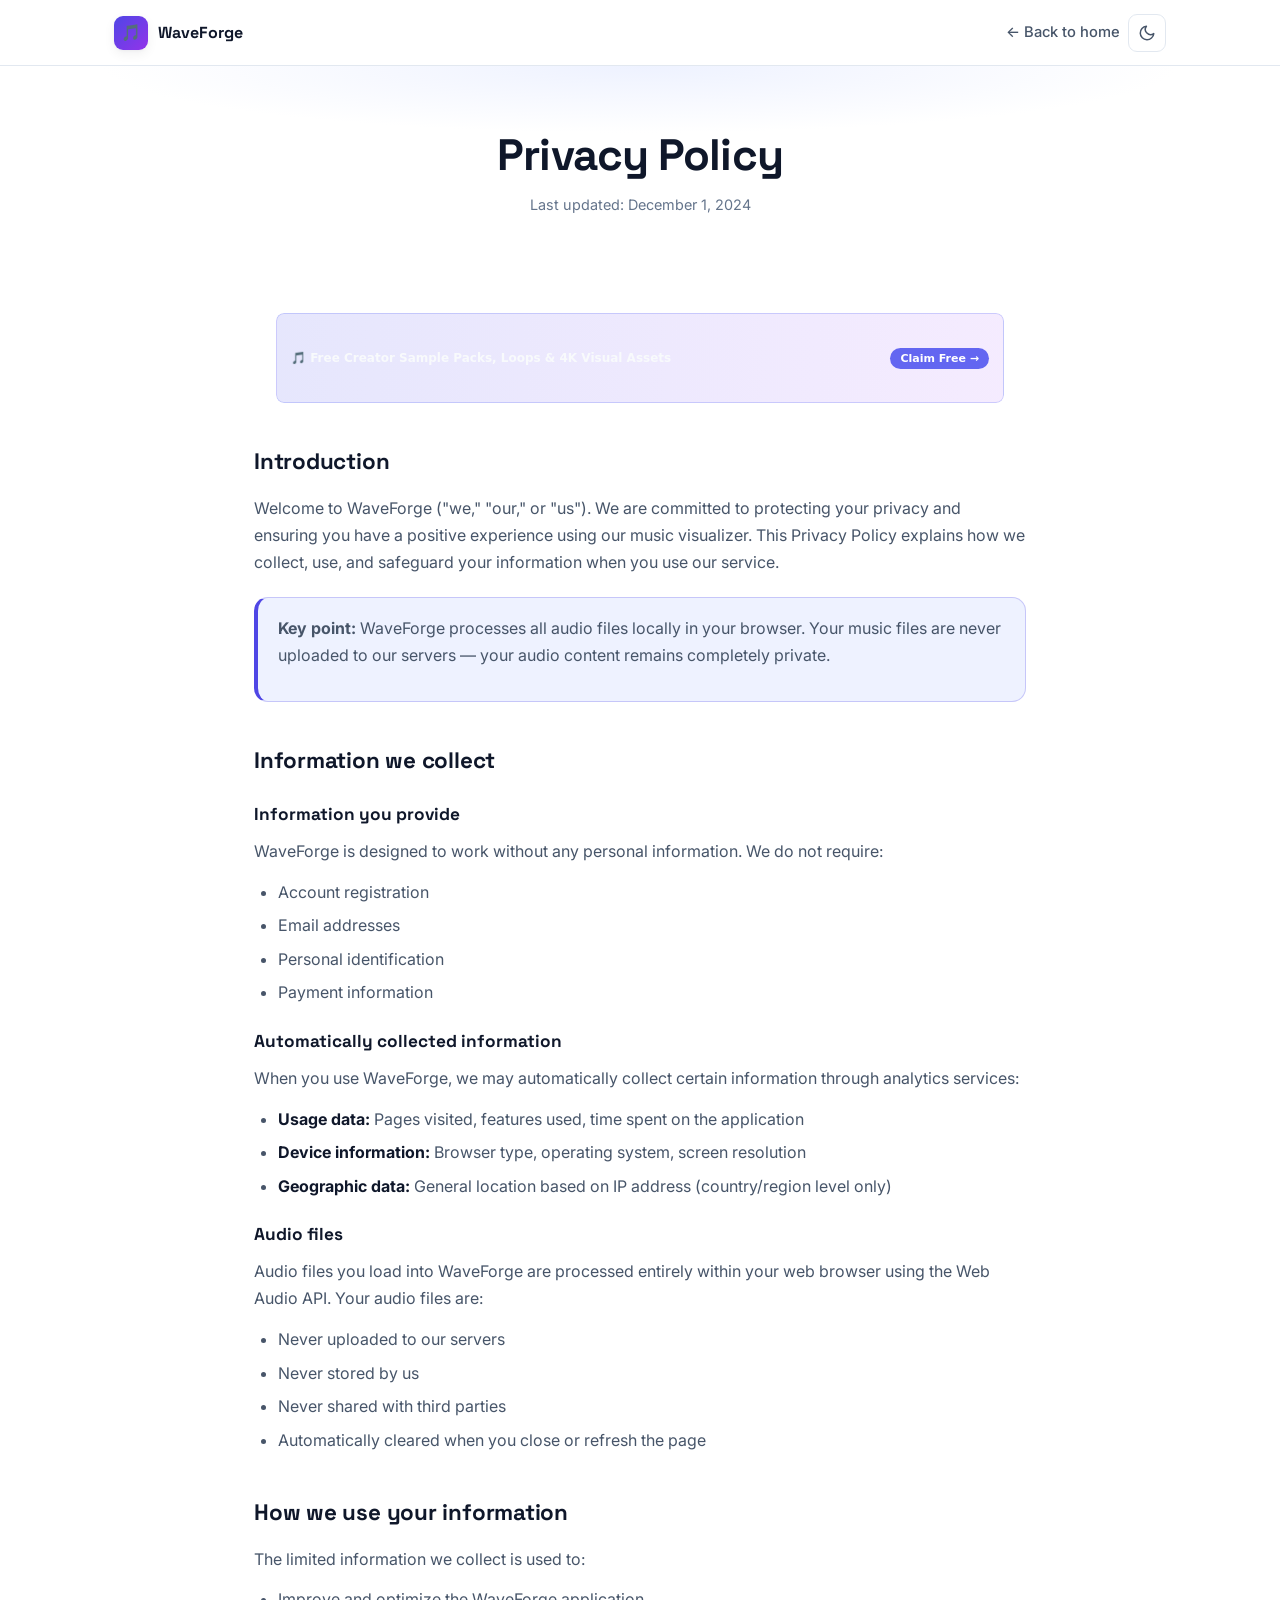
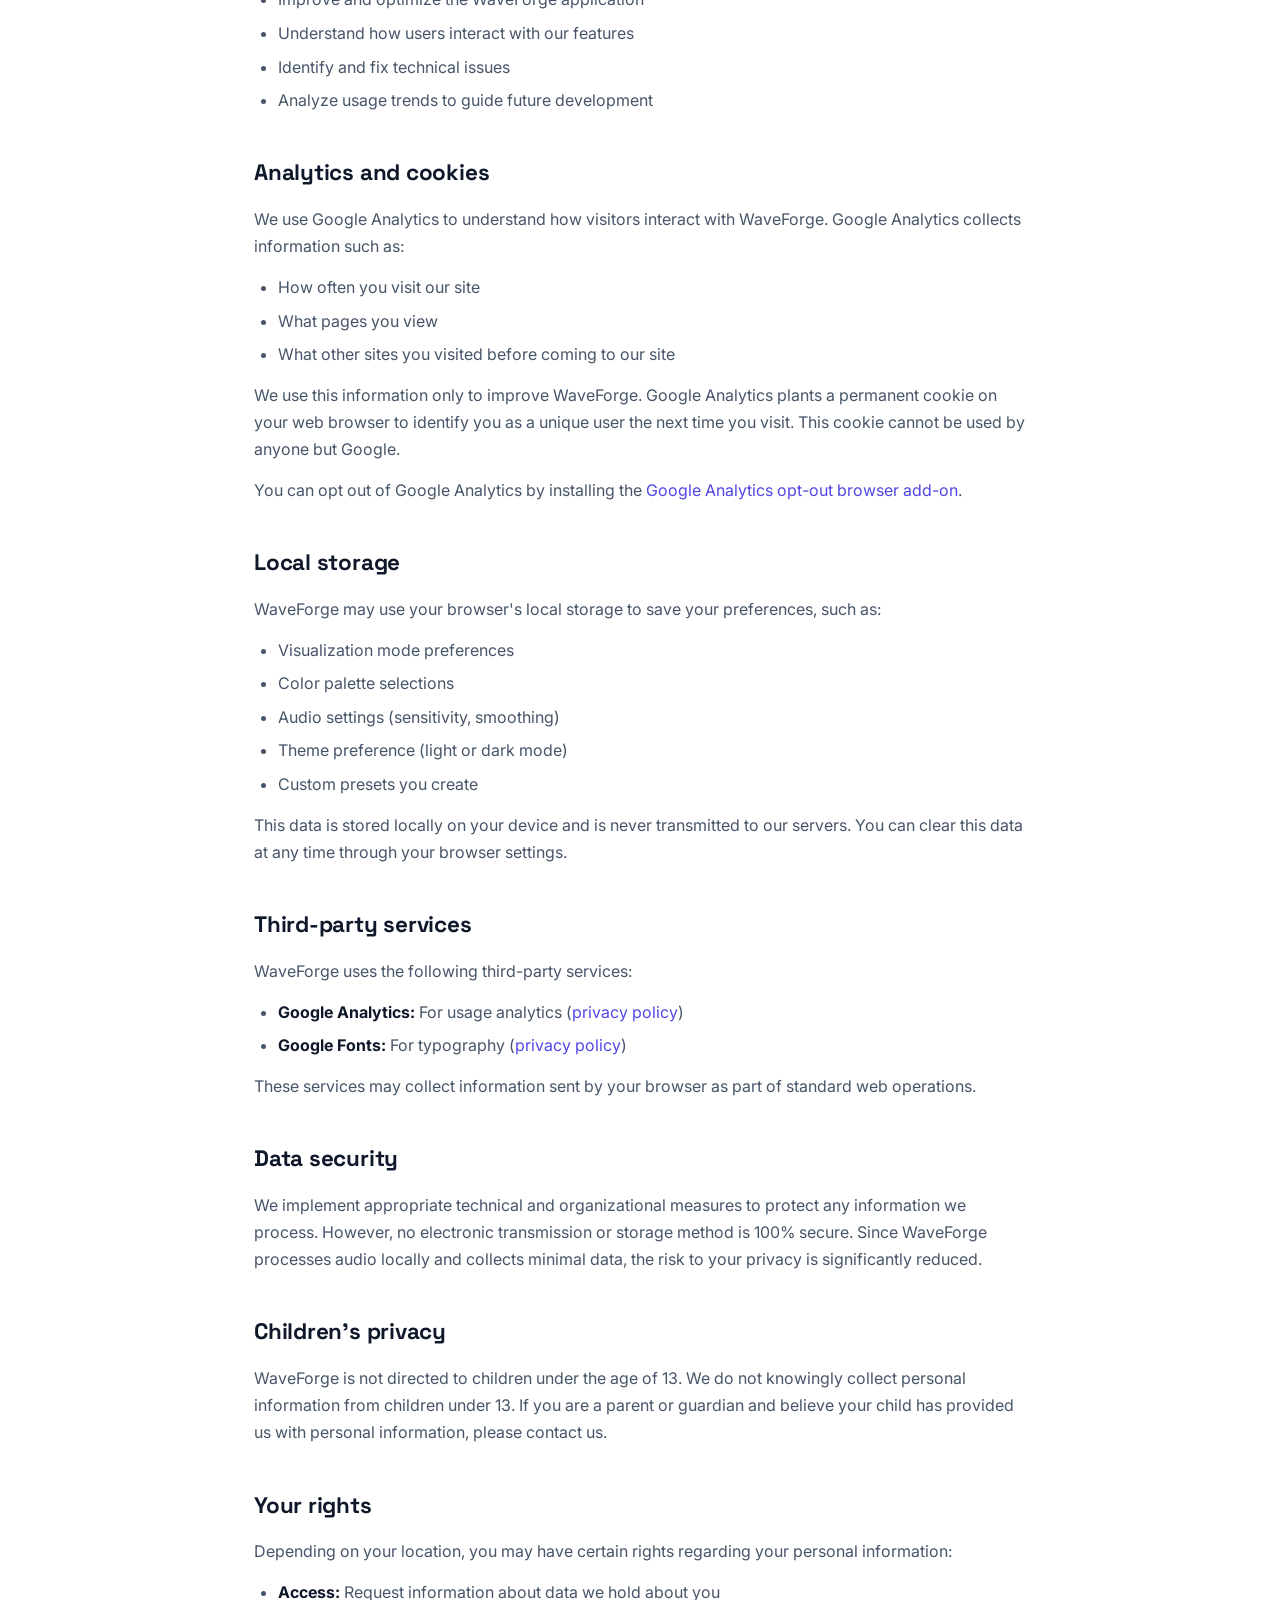
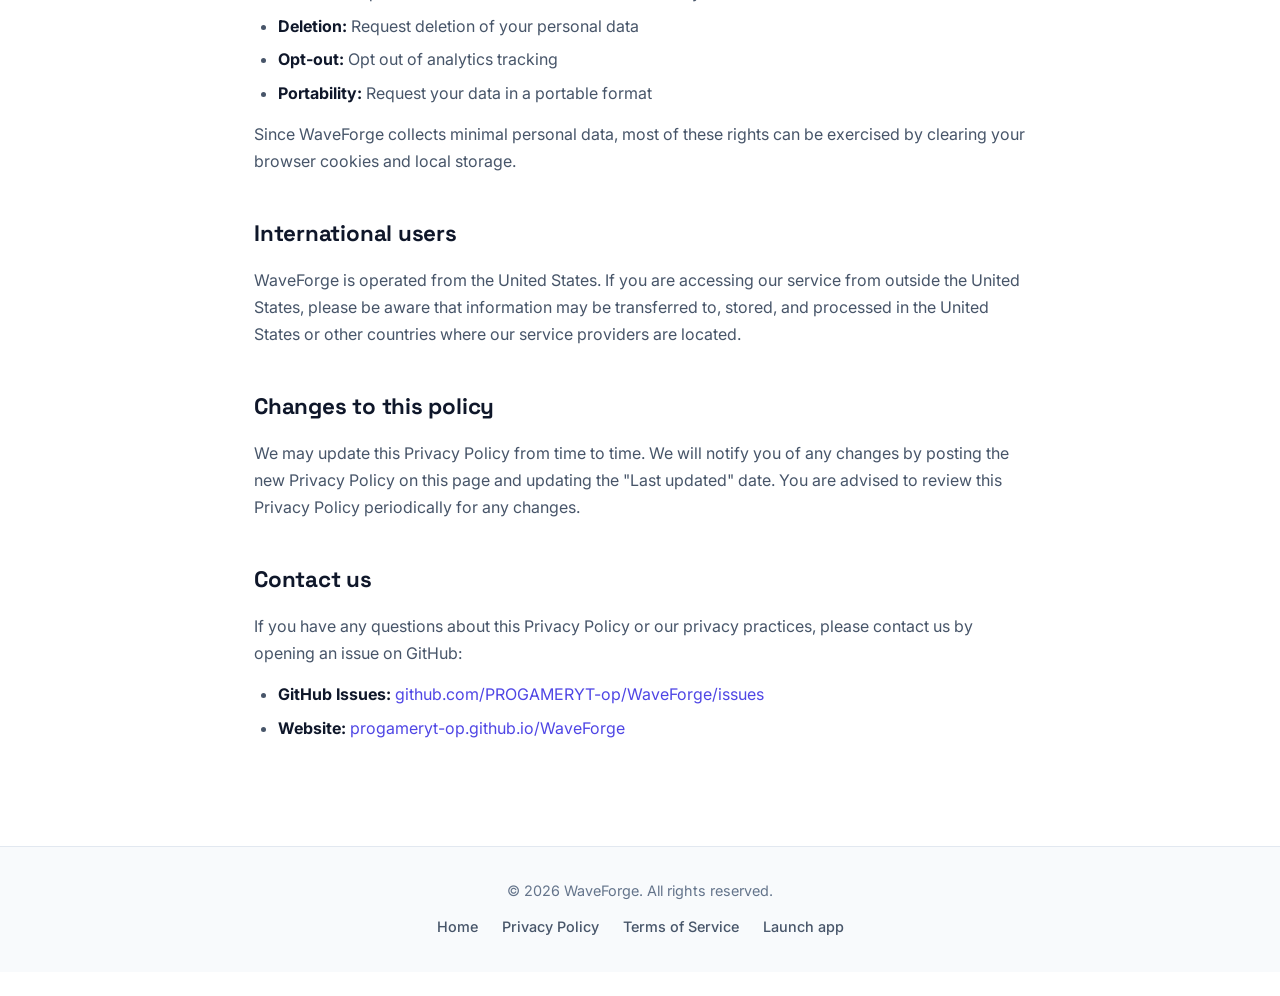
==== privacy.html @ e16961d1 "feat(v3.0): add 12 modes, 3-band EQ, 9:16 export, text overlays & smart Adsterra suite" ====
<!DOCTYPE html>
<html lang="en">
<head>
    <script>
        (function () {
            try {
                var stored = localStorage.getItem('wf-theme');
                var prefersDark = window.matchMedia && window.matchMedia('(prefers-color-scheme: dark)').matches;
                document.documentElement.setAttribute('data-theme', stored || (prefersDark ? 'dark' : 'light'));
            } catch (e) { document.documentElement.setAttribute('data-theme', 'light'); }
        })();
    </script>

    <!-- Google tag (gtag.js) -->
    <script async src="https://www.googletagmanager.com/gtag/js?id=G-DG4Q2KJ2JD"></script>
    <script>
        window.dataLayer = window.dataLayer || [];
        function gtag(){dataLayer.push(arguments);}
        gtag('js', new Date());
        gtag('config', 'G-DG4Q2KJ2JD');
    </script>

    <meta charset="UTF-8">
    <meta name="viewport" content="width=device-width, initial-scale=1.0">
    <meta name="color-scheme" content="light dark">

    <title>Privacy Policy — WaveForge</title>
    <meta name="description" content="WaveForge Privacy Policy. Learn how we protect your data and respect your privacy while using our free music visualizer.">
    <meta name="robots" content="index, follow">
    <link rel="canonical" href="https://progameryt-op.github.io/WaveForge/privacy.html">
    <meta name="theme-color" content="#ffffff" media="(prefers-color-scheme: light)">
    <meta name="theme-color" content="#0b1020" media="(prefers-color-scheme: dark)">

    <meta property="og:type" content="article">
    <meta property="og:url" content="https://progameryt-op.github.io/WaveForge/privacy.html">
    <meta property="og:title" content="Privacy Policy — WaveForge">
    <meta property="og:description" content="How WaveForge handles your data and protects your privacy.">
    <meta property="og:site_name" content="WaveForge">

    <link rel="icon" type="image/svg+xml" href="data:image/svg+xml,<svg xmlns='http://www.w3.org/2000/svg' viewBox='0 0 100 100'><text y='.9em' font-size='90'>🎵</text></svg>">

    <link rel="preconnect" href="https://fonts.googleapis.com">
    <link rel="preconnect" href="https://fonts.gstatic.com" crossorigin>
    <link href="https://fonts.googleapis.com/css2?family=Inter:wght@400;500;600;700&family=Space+Grotesk:wght@500;600;700&display=swap" rel="stylesheet">

    <link rel="stylesheet" href="assets/css/legal.css">

</head>
<body>
    <nav class="navbar" aria-label="Primary">
        <div class="nav-inner">
            <a href="index.html" class="logo">
                <span class="logo-mark">🎵</span>
                <span>WaveForge</span>
            </a>
            <div class="nav-actions">
                <a href="index.html" class="back-link">← Back to home</a>
                <button class="icon-btn theme-toggle" id="themeToggle" type="button" aria-label="Toggle color theme" title="Toggle theme">
                    <svg class="moon" viewBox="0 0 24 24" fill="none" stroke="currentColor" stroke-width="2" stroke-linecap="round" stroke-linejoin="round" aria-hidden="true"><path d="M21 12.79A9 9 0 1 1 11.21 3 7 7 0 0 0 21 12.79z"/></svg>
                    <svg class="sun" viewBox="0 0 24 24" fill="none" stroke="currentColor" stroke-width="2" stroke-linecap="round" stroke-linejoin="round" aria-hidden="true"><circle cx="12" cy="12" r="4"/><path d="M12 2v2M12 20v2M4.93 4.93l1.41 1.41M17.66 17.66l1.41 1.41M2 12h2M20 12h2M4.93 19.07l1.41-1.41M17.66 6.34l1.41-1.41"/></svg>
                </button>
            </div>
        </div>
    </nav>

    <header class="page-hero">
        <h1>Privacy Policy</h1>
        <p class="meta">Last updated: December 1, 2024</p>
    </header>

    <main>
        <!-- AD BANNER SLOT: Responsive Leaderboard / Mobile Compact -->
        <div class="ad-slot ad-banner" aria-label="Advertisement">
            <div data-wf-ad="responsive"></div>
        </div>

        <section class="section">
            <h2>Introduction</h2>
            <p>Welcome to WaveForge ("we," "our," or "us"). We are committed to protecting your privacy and ensuring you have a positive experience using our music visualizer. This Privacy Policy explains how we collect, use, and safeguard your information when you use our service.</p>
            <div class="callout"><p><strong>Key point:</strong> WaveForge processes all audio files locally in your browser. Your music files are never uploaded to our servers — your audio content remains completely private.</p></div>
        </section>

        <section class="section">
            <h2>Information we collect</h2>

            <h3>Information you provide</h3>
            <p>WaveForge is designed to work without any personal information. We do not require:</p>
            <ul>
                <li>Account registration</li>
                <li>Email addresses</li>
                <li>Personal identification</li>
                <li>Payment information</li>
            </ul>

            <h3>Automatically collected information</h3>
            <p>When you use WaveForge, we may automatically collect certain information through analytics services:</p>
            <ul>
                <li><strong>Usage data:</strong> Pages visited, features used, time spent on the application</li>
                <li><strong>Device information:</strong> Browser type, operating system, screen resolution</li>
                <li><strong>Geographic data:</strong> General location based on IP address (country/region level only)</li>
            </ul>

            <h3>Audio files</h3>
            <p>Audio files you load into WaveForge are processed entirely within your web browser using the Web Audio API. Your audio files are:</p>
            <ul>
                <li>Never uploaded to our servers</li>
                <li>Never stored by us</li>
                <li>Never shared with third parties</li>
                <li>Automatically cleared when you close or refresh the page</li>
            </ul>
        </section>

        <section class="section">
            <h2>How we use your information</h2>
            <p>The limited information we collect is used to:</p>
            <ul>
                <li>Improve and optimize the WaveForge application</li>
                <li>Understand how users interact with our features</li>
                <li>Identify and fix technical issues</li>
                <li>Analyze usage trends to guide future development</li>
            </ul>
        </section>

        <section class="section">
            <h2>Analytics and cookies</h2>
            <p>We use Google Analytics to understand how visitors interact with WaveForge. Google Analytics collects information such as:</p>
            <ul>
                <li>How often you visit our site</li>
                <li>What pages you view</li>
                <li>What other sites you visited before coming to our site</li>
            </ul>
            <p>We use this information only to improve WaveForge. Google Analytics plants a permanent cookie on your web browser to identify you as a unique user the next time you visit. This cookie cannot be used by anyone but Google.</p>
            <p>You can opt out of Google Analytics by installing the <a href="https://tools.google.com/dlpage/gaoptout" target="_blank" rel="noopener">Google Analytics opt-out browser add-on</a>.</p>
        </section>

        <section class="section">
            <h2>Local storage</h2>
            <p>WaveForge may use your browser's local storage to save your preferences, such as:</p>
            <ul>
                <li>Visualization mode preferences</li>
                <li>Color palette selections</li>
                <li>Audio settings (sensitivity, smoothing)</li>
                <li>Theme preference (light or dark mode)</li>
                <li>Custom presets you create</li>
            </ul>
            <p>This data is stored locally on your device and is never transmitted to our servers. You can clear this data at any time through your browser settings.</p>
        </section>

        <section class="section">
            <h2>Third-party services</h2>
            <p>WaveForge uses the following third-party services:</p>
            <ul>
                <li><strong>Google Analytics:</strong> For usage analytics (<a href="https://policies.google.com/privacy" target="_blank" rel="noopener">privacy policy</a>)</li>
                <li><strong>Google Fonts:</strong> For typography (<a href="https://policies.google.com/privacy" target="_blank" rel="noopener">privacy policy</a>)</li>
            </ul>
            <p>These services may collect information sent by your browser as part of standard web operations.</p>
        </section>

        <section class="section">
            <h2>Data security</h2>
            <p>We implement appropriate technical and organizational measures to protect any information we process. However, no electronic transmission or storage method is 100% secure. Since WaveForge processes audio locally and collects minimal data, the risk to your privacy is significantly reduced.</p>
        </section>

        <section class="section">
            <h2>Children's privacy</h2>
            <p>WaveForge is not directed to children under the age of 13. We do not knowingly collect personal information from children under 13. If you are a parent or guardian and believe your child has provided us with personal information, please contact us.</p>
        </section>

        <section class="section">
            <h2>Your rights</h2>
            <p>Depending on your location, you may have certain rights regarding your personal information:</p>
            <ul>
                <li><strong>Access:</strong> Request information about data we hold about you</li>
                <li><strong>Deletion:</strong> Request deletion of your personal data</li>
                <li><strong>Opt-out:</strong> Opt out of analytics tracking</li>
                <li><strong>Portability:</strong> Request your data in a portable format</li>
            </ul>
            <p>Since WaveForge collects minimal personal data, most of these rights can be exercised by clearing your browser cookies and local storage.</p>
        </section>

        <section class="section">
            <h2>International users</h2>
            <p>WaveForge is operated from the United States. If you are accessing our service from outside the United States, please be aware that information may be transferred to, stored, and processed in the United States or other countries where our service providers are located.</p>
        </section>

        <section class="section">
            <h2>Changes to this policy</h2>
            <p>We may update this Privacy Policy from time to time. We will notify you of any changes by posting the new Privacy Policy on this page and updating the "Last updated" date. You are advised to review this Privacy Policy periodically for any changes.</p>
        </section>

        <section class="section">
            <h2>Contact us</h2>
            <p>If you have any questions about this Privacy Policy or our privacy practices, please contact us by opening an issue on GitHub:</p>
            <ul>
                <li><strong>GitHub Issues:</strong> <a href="https://github.com/PROGAMERYT-op/WaveForge/issues" target="_blank" rel="noopener">github.com/PROGAMERYT-op/WaveForge/issues</a></li>
                <li><strong>Website:</strong> <a href="https://progameryt-op.github.io/WaveForge/">progameryt-op.github.io/WaveForge</a></li>
            </ul>
        </section>
    </main>

    <footer class="footer">
        <p>© <span id="year">2026</span> WaveForge. All rights reserved.</p>
        <div class="footer-links">
            <a href="index.html">Home</a>
            <a href="privacy.html">Privacy Policy</a>
            <a href="terms.html">Terms of Service</a>
            <a href="visualizer.html">Launch app</a>
        </div>
    </footer>

    <!-- Native Banner -->
    <div style="max-width:760px;margin:24px auto;padding:0 16px;">
        <script async="async" data-cfasync="false" src="https://bauval.org/21/7d5620353411eac086d1a38c87043739"></script>
        <div id="container-7d5620353411eac086d1a38c87043739"></div>
    </div>
    <script src="assets/js/ads.js"></script>
    <script src="assets/js/legal.js"></script>
    <script>if(window.WaveForgeAds)window.WaveForgeAds.injectSocialBar(2500);</script>
</body>
</html>
---- assets/css/legal.css ----
:root {
            --bg:#ffffff; --bg-alt:#f8fafc; --surface:#ffffff; --surface-2:#f1f5f9;
            --border:#e2e8f0; --border-strong:#cbd5e1;
            --text:#0f172a; --text-muted:#475569; --text-subtle:#64748b;
            --accent:#4f46e5; --accent-hover:#4338ca; --accent-soft:#eef2ff; --accent-2:#9333ea;
            --warning-soft:#fef3c7; --warning:#d97706;
            --danger-soft:#fee2e2; --danger:#dc2626;
            --shadow-sm:0 1px 2px rgba(15,23,42,.04);
            --shadow:0 4px 12px rgba(15,23,42,.06),0 1px 3px rgba(15,23,42,.04);
            --gradient:linear-gradient(135deg,#4f46e5 0%,#9333ea 100%);
            --radius:14px;
            --radius-sm:10px;
            --font:'Inter',-apple-system,BlinkMacSystemFont,'Segoe UI',sans-serif;
            --font-display:'Space Grotesk','Inter',sans-serif;
            --transition:0.2s cubic-bezier(.4,0,.2,1);
        }
        [data-theme="dark"] {
            --bg:#0b1020; --bg-alt:#0f172a; --surface:#111827; --surface-2:#1e293b;
            --border:#1f2937; --border-strong:#334155;
            --text:#f8fafc; --text-muted:#cbd5e1; --text-subtle:#94a3b8;
            --accent:#818cf8; --accent-hover:#a5b4fc; --accent-soft:rgba(129,140,248,.12); --accent-2:#c084fc;
            --warning-soft:rgba(217,119,6,.15); --warning:#fbbf24;
            --danger-soft:rgba(220,38,38,.15); --danger:#f87171;
            --shadow-sm:0 1px 2px rgba(0,0,0,.3);
            --shadow:0 4px 12px rgba(0,0,0,.35),0 1px 3px rgba(0,0,0,.2);
            --gradient:linear-gradient(135deg,#818cf8 0%,#c084fc 100%);
        }
        * { margin:0; padding:0; box-sizing:border-box; }
        html { scroll-behavior:smooth; }
        body {
            font-family:var(--font);
            background:var(--bg);
            color:var(--text);
            line-height:1.7;
            -webkit-font-smoothing:antialiased;
            transition:background-color var(--transition),color var(--transition);
        }
        a { color:var(--accent); text-decoration:none; }
        a:hover { color:var(--accent-hover); text-decoration:underline; }

        .navbar {
            position:sticky; top:0; z-index:100;
            background:color-mix(in srgb,var(--bg) 88%,transparent);
            -webkit-backdrop-filter:saturate(180%) blur(14px);
            backdrop-filter:saturate(180%) blur(14px);
            border-bottom:1px solid var(--border);
        }
        .nav-inner {
            max-width:1100px; margin:0 auto;
            padding:0.85rem 1.5rem;
            display:flex; justify-content:space-between; align-items:center;
            gap:1rem;
        }
        .logo {
            display:flex; align-items:center; gap:0.6rem;
            font-weight:700; font-family:var(--font-display);
            color:var(--text); text-decoration:none;
        }
        .logo:hover { text-decoration:none; }
        .logo-mark {
            width:34px; height:34px; border-radius:9px;
            background:var(--gradient); color:#fff;
            display:grid; place-items:center; font-size:1rem;
            box-shadow:var(--shadow);
        }
        .nav-actions { display:flex; align-items:center; gap:0.5rem; }
        .icon-btn {
            width:38px; height:38px; border-radius:9px;
            border:1px solid var(--border); background:var(--surface);
            color:var(--text-muted); cursor:pointer;
            display:grid; place-items:center;
            transition:all var(--transition);
        }
        .icon-btn:hover { color:var(--text); background:var(--surface-2); border-color:var(--border-strong); }
        .icon-btn svg { width:18px; height:18px; }
        .theme-toggle .sun { display:none; }
        .theme-toggle .moon { display:block; }
        [data-theme="dark"] .theme-toggle .sun { display:block; }
        [data-theme="dark"] .theme-toggle .moon { display:none; }
        .back-link {
            color:var(--text-muted);
            font-size:0.92rem;
            font-weight:500;
            text-decoration:none;
            display:inline-flex; align-items:center; gap:0.4rem;
        }
        .back-link:hover { color:var(--text); text-decoration:none; }

        .page-hero {
            text-align:center;
            padding:4rem 1.5rem 2.5rem;
            background:radial-gradient(ellipse 60% 50% at 50% 0%,var(--accent-soft) 0%,transparent 70%);
        }
        .page-hero h1 {
            font-family:var(--font-display);
            font-size:clamp(2rem,4vw,2.75rem);
            line-height:1.15;
            letter-spacing:-0.02em;
            margin-bottom:0.75rem;
        }
        .page-hero .meta {
            color:var(--text-subtle);
            font-size:0.9rem;
        }

        main {
            max-width:780px;
            margin:0 auto;
            padding:2rem 1.5rem 4rem;
        }
        .section {
            margin-bottom:2.5rem;
        }
        .section h2 {
            font-family:var(--font-display);
            font-size:1.4rem;
            margin-bottom:0.85rem;
            color:var(--text);
            letter-spacing:-0.01em;
        }
        .section h3 {
            font-family:var(--font-display);
            font-size:1.08rem;
            margin:1.25rem 0 0.55rem;
            color:var(--text);
        }
        .section p {
            color:var(--text-muted);
            margin-bottom:0.85rem;
        }
        .section ul {
            color:var(--text-muted);
            padding-left:1.5rem;
            margin-bottom:0.85rem;
        }
        .section ul li { margin-bottom:0.4rem; }
        .section ul li strong { color:var(--text); }

        .callout {
            background:var(--accent-soft);
            border:1px solid color-mix(in srgb,var(--accent) 25%,transparent);
            border-left:4px solid var(--accent);
            border-radius:var(--radius);
            padding:1.1rem 1.25rem;
            margin:1.25rem 0;
        }
        .callout p { color:var(--text); margin:0; }

        .footer {
            border-top:1px solid var(--border);
            background:var(--bg-alt);
            padding:2rem 1.5rem;
            text-align:center;
            color:var(--text-subtle);
            font-size:0.9rem;
        }
        .footer-links {
            display:flex; gap:1.5rem;
            justify-content:center;
            margin-top:0.75rem;
            flex-wrap:wrap;
        }
        .footer-links a {
            color:var(--text-muted);
            text-decoration:none;
            font-weight:500;
        }
        .footer-links a:hover { color:var(--accent); text-decoration:none; }

        @media (max-width:560px) {
            .page-hero h1 { font-size:1.75rem; }
            .section h2 { font-size:1.2rem; }
        }

        /* ---------- Ad slots ---------- */
        .ad-slot {
            display:flex;
            align-items:center;
            justify-content:center;
            margin:0 auto;
        }
        .ad-banner {
            max-width:760px;
            padding:8px;
            margin:1rem auto 2rem;
        }

        /* ---------- terms.html extras ---------- */
        main { max-width:820px; margin:0 auto; padding:2rem 1.5rem 4rem; }
        .acceptance {
            padding:1.25rem 1.5rem;
            margin-bottom:1.5rem;
            background:var(--accent-soft);
            border:1px solid color-mix(in srgb,var(--accent) 25%,transparent);
            border-left:4px solid var(--accent);
            border-radius:var(--radius);
        }
        .acceptance p { color:var(--text); }
        .intro { color:var(--text-muted); margin-bottom:2rem; }
        .toc {
            background:var(--surface);
            border:1px solid var(--border);
            border-radius:var(--radius);
            padding:1.5rem;
            margin-bottom:2.5rem;
        }
        .toc h3 {
            font-size:0.78rem;
            text-transform:uppercase;
            letter-spacing:0.08em;
            margin-bottom:1rem;
            font-weight:600;
            color:var(--text-muted);
        }
        .toc ol {
            columns:2;
            column-gap:1.5rem;
            padding-left:1.25rem;
        }
        .toc ol li { margin-bottom:0.4rem; break-inside:avoid; }
        .toc ol li a { color:var(--text-muted); font-size:0.93rem; text-decoration:none; }
        .toc ol li a:hover { color:var(--accent); }
        @media (max-width:640px) { .toc ol { columns:1; } }
        .section { margin-bottom:2.5rem; scroll-margin-top:80px; }
        .section h2 { display:flex; align-items:center; gap:0.75rem; }
        .section .num {
            display:inline-grid;
            place-items:center;
            width:28px;
            height:28px;
            border-radius:8px;
            background:var(--gradient);
            color:#fff;
            font-size:0.85rem;
            font-weight:700;
            flex-shrink:0;
        }
        .section p { color:var(--text-muted); margin-bottom:0.85rem; }
        .section ul, .section ol { color:var(--text-muted); padding-left:1.5rem; margin-bottom:0.85rem; }
        .section li { margin-bottom:0.4rem; }
        .section li strong { color:var(--text); }
        .callout.warning { background:var(--warning-soft); border-left-color:var(--warning); }
        .callout.danger  { background:var(--danger-soft);  border-left-color:var(--danger);  }
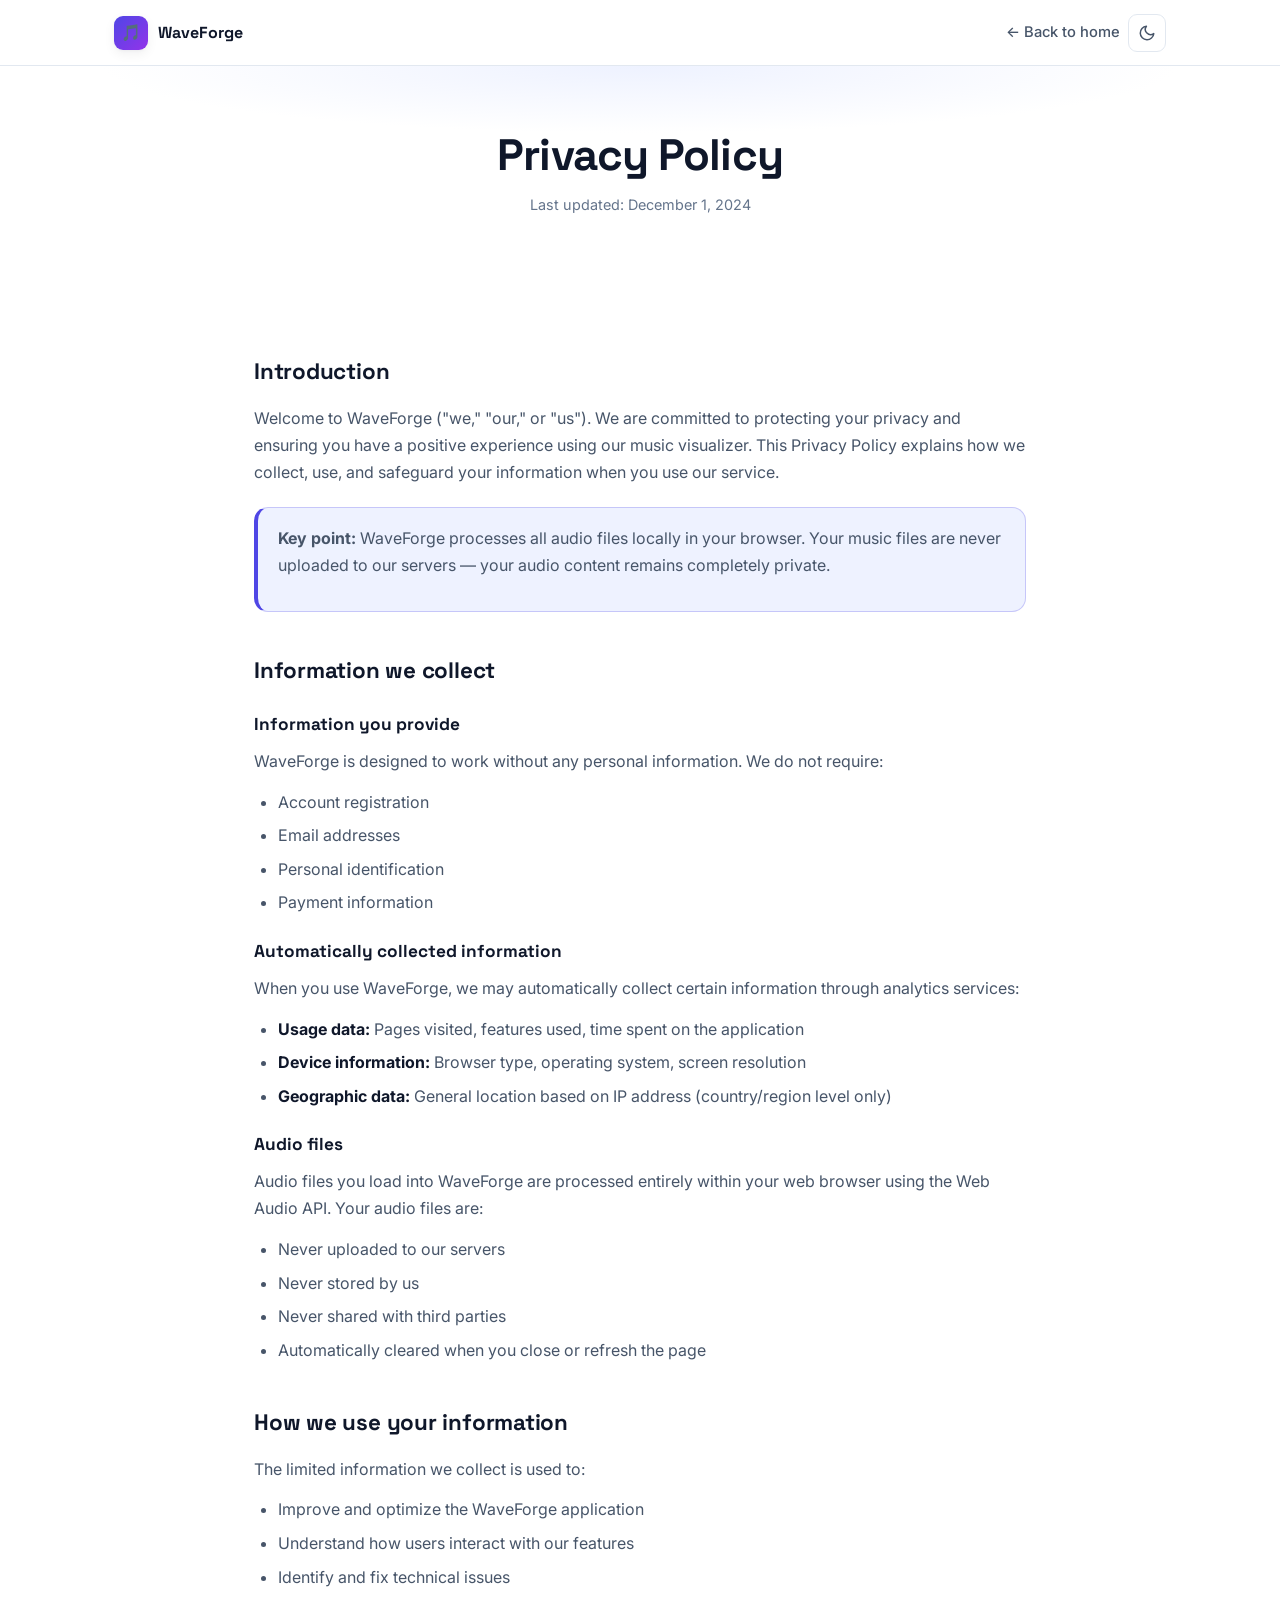
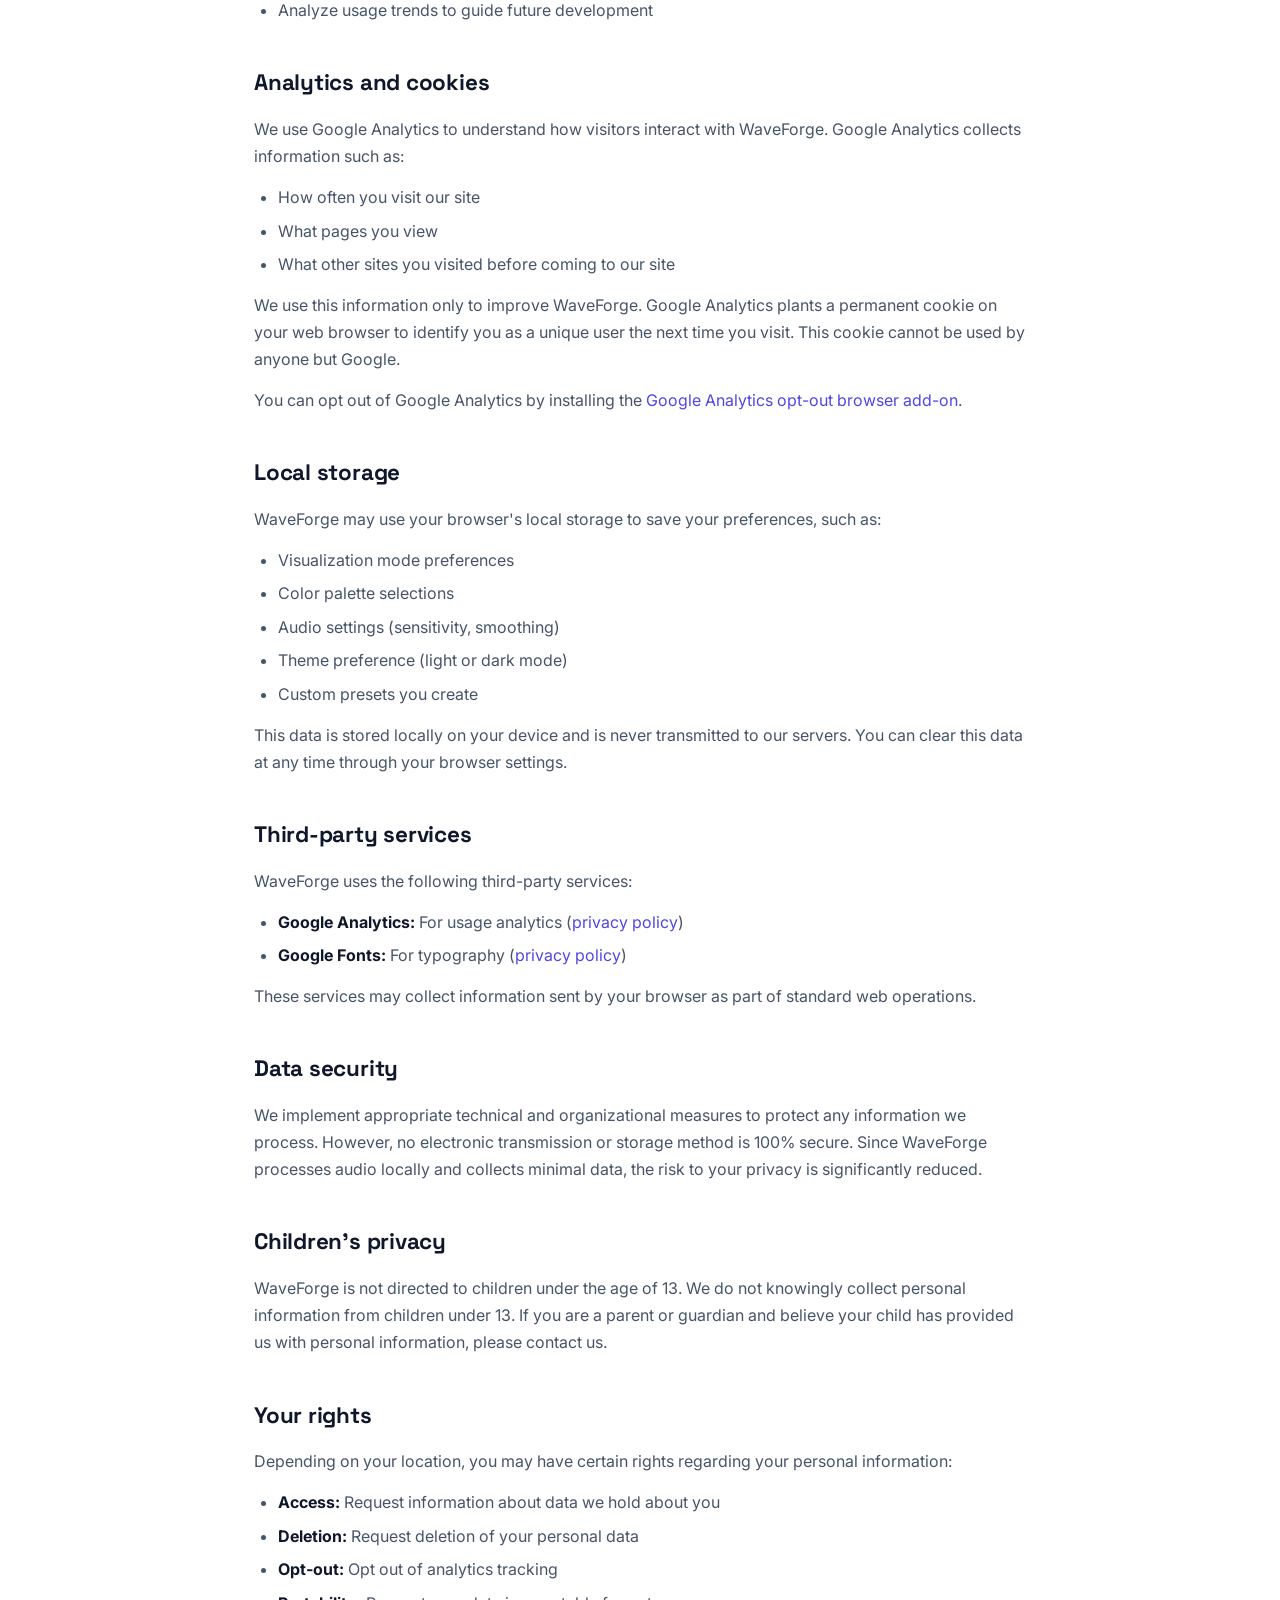
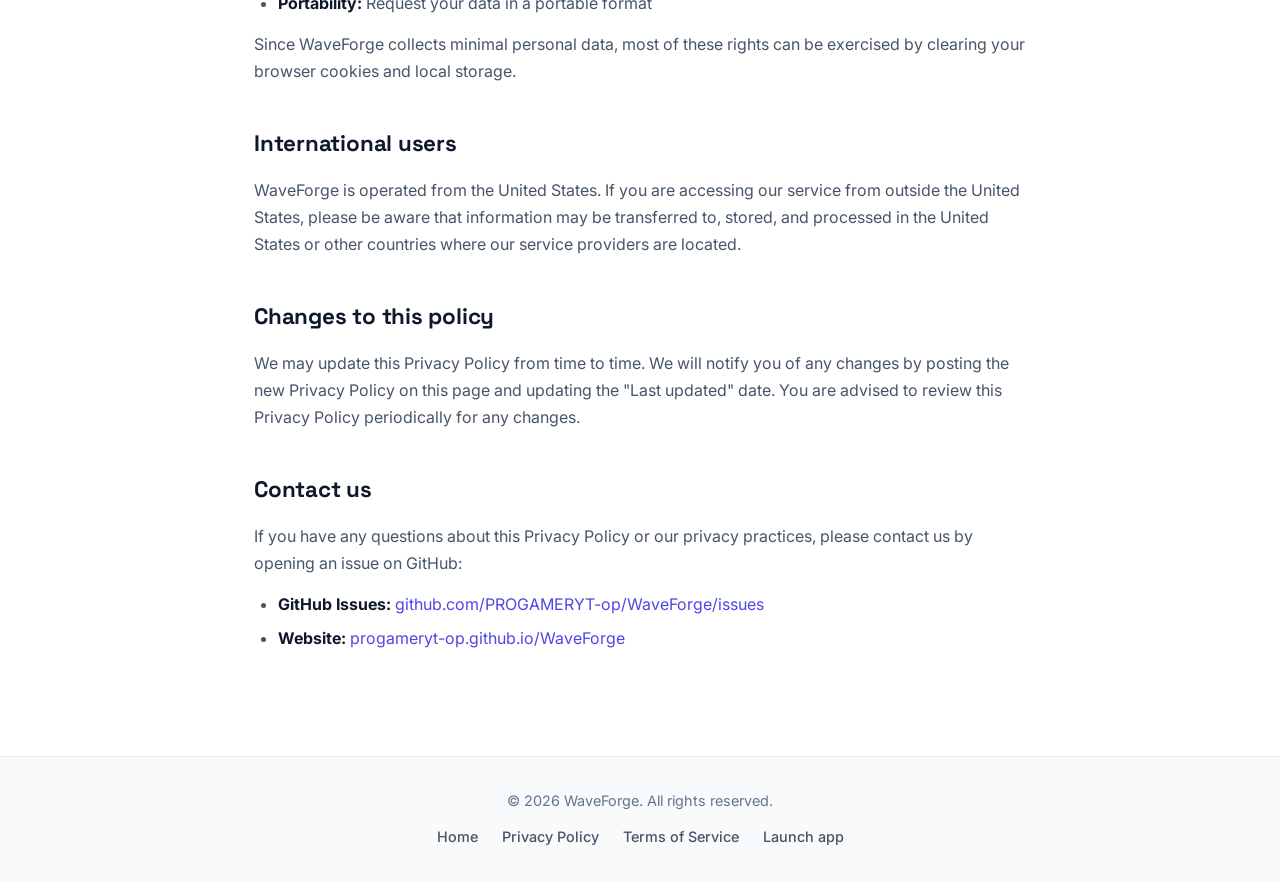
==== commit 903c7602: "feat(v7.0): add Hardtekk/Phonk templates, AirPods volume intro, liquid plasma ring & 8s ad-unlock do" ====
--- a/privacy.html
+++ b/privacy.html
@@ -69,9 +69,18 @@
     </header>
 
     <main>
-        <!-- AD BANNER SLOT: Responsive Leaderboard / Mobile Compact -->
+        <!-- AD BANNER SLOT: leaderboard 728×90 -->
         <div class="ad-slot ad-banner" aria-label="Advertisement">
-            <div data-wf-ad="responsive"></div>
+            <script>
+                atOptions = {
+                    'key' : '6e949de951c462540634a8f7fc05c2a0',
+                    'format' : 'iframe',
+                    'height' : 90,
+                    'width' : 728,
+                    'params' : {}
+                };
+            </script>
+            <script src="https://constellationexclusion.com/6e949de951c462540634a8f7fc05c2a0/invoke.js"></script>
         </div>
 
         <section class="section">
@@ -208,13 +217,6 @@
         </div>
     </footer>
 
-    <!-- Native Banner -->
-    <div style="max-width:760px;margin:24px auto;padding:0 16px;">
-        <script async="async" data-cfasync="false" src="https://bauval.org/21/7d5620353411eac086d1a38c87043739"></script>
-        <div id="container-7d5620353411eac086d1a38c87043739"></div>
-    </div>
-    <script src="assets/js/ads.js"></script>
     <script src="assets/js/legal.js"></script>
-    <script>if(window.WaveForgeAds)window.WaveForgeAds.injectSocialBar(2500);</script>
 </body>
 </html>
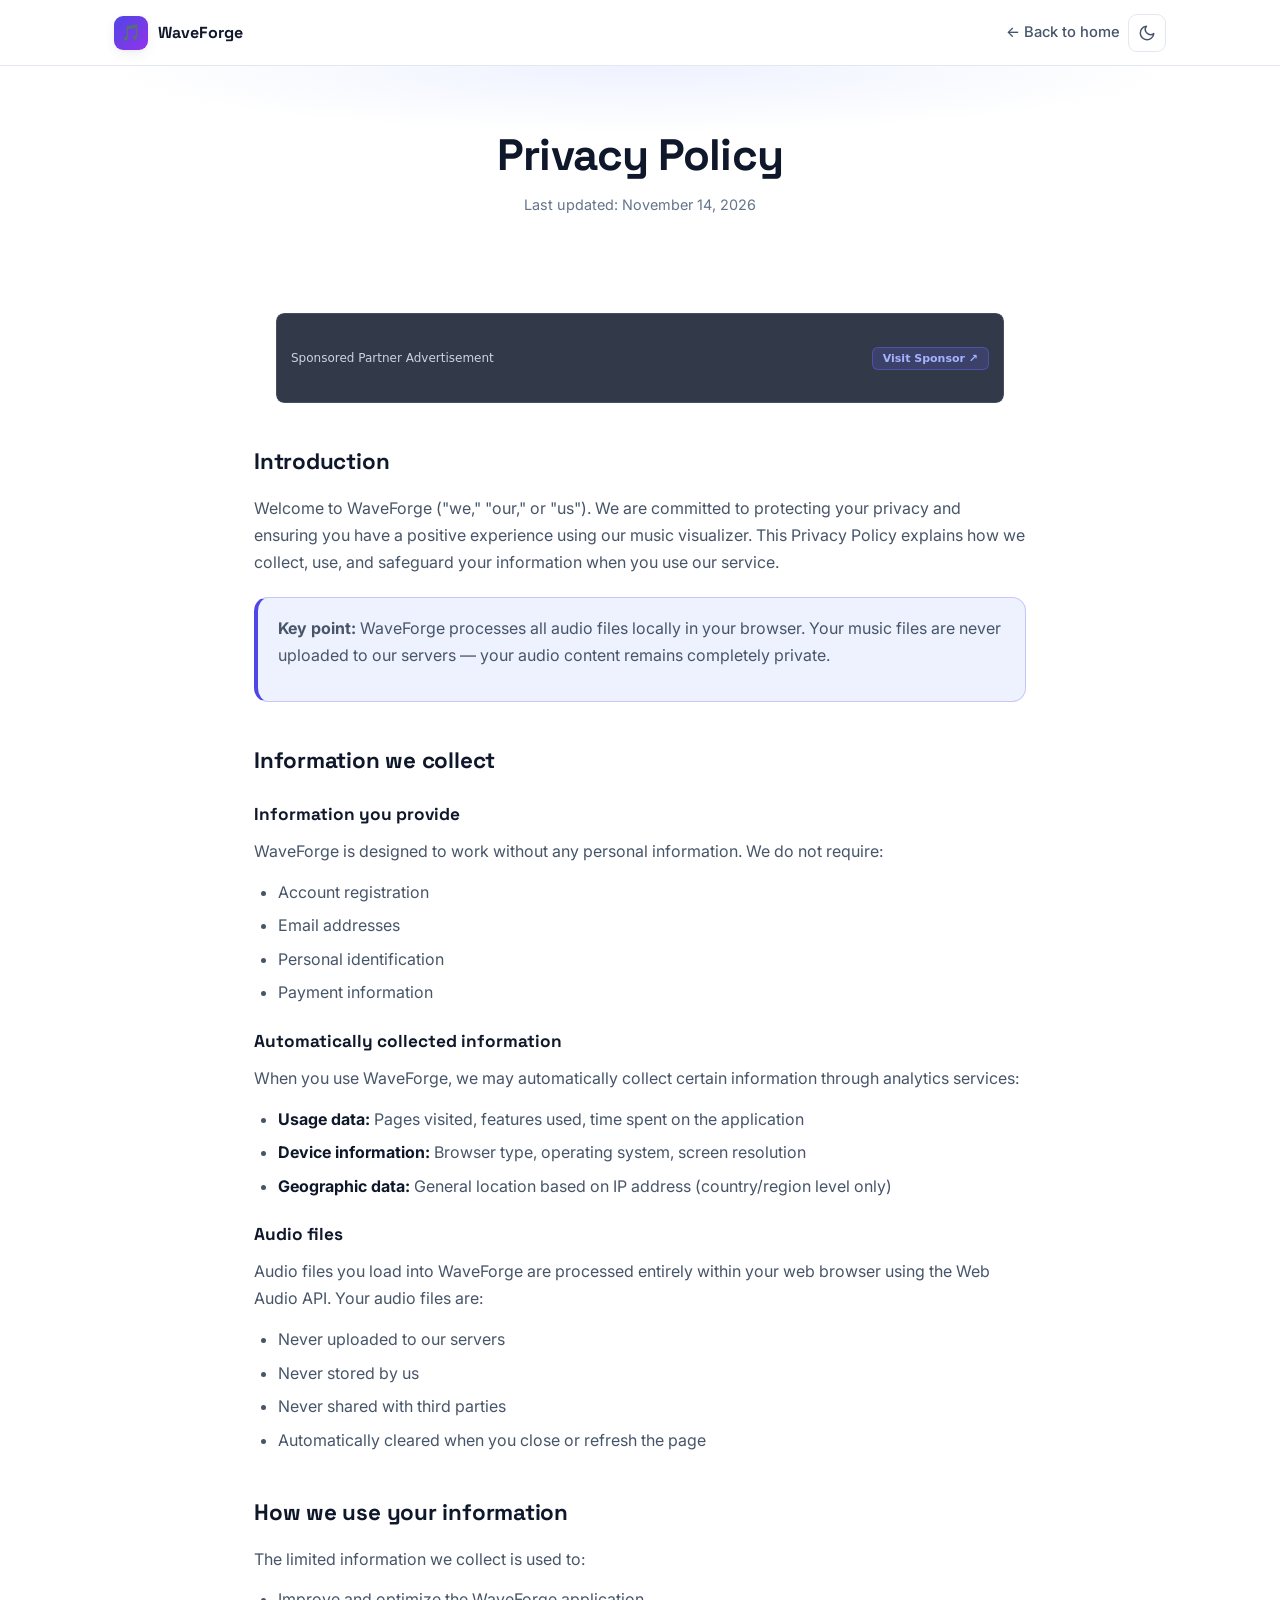
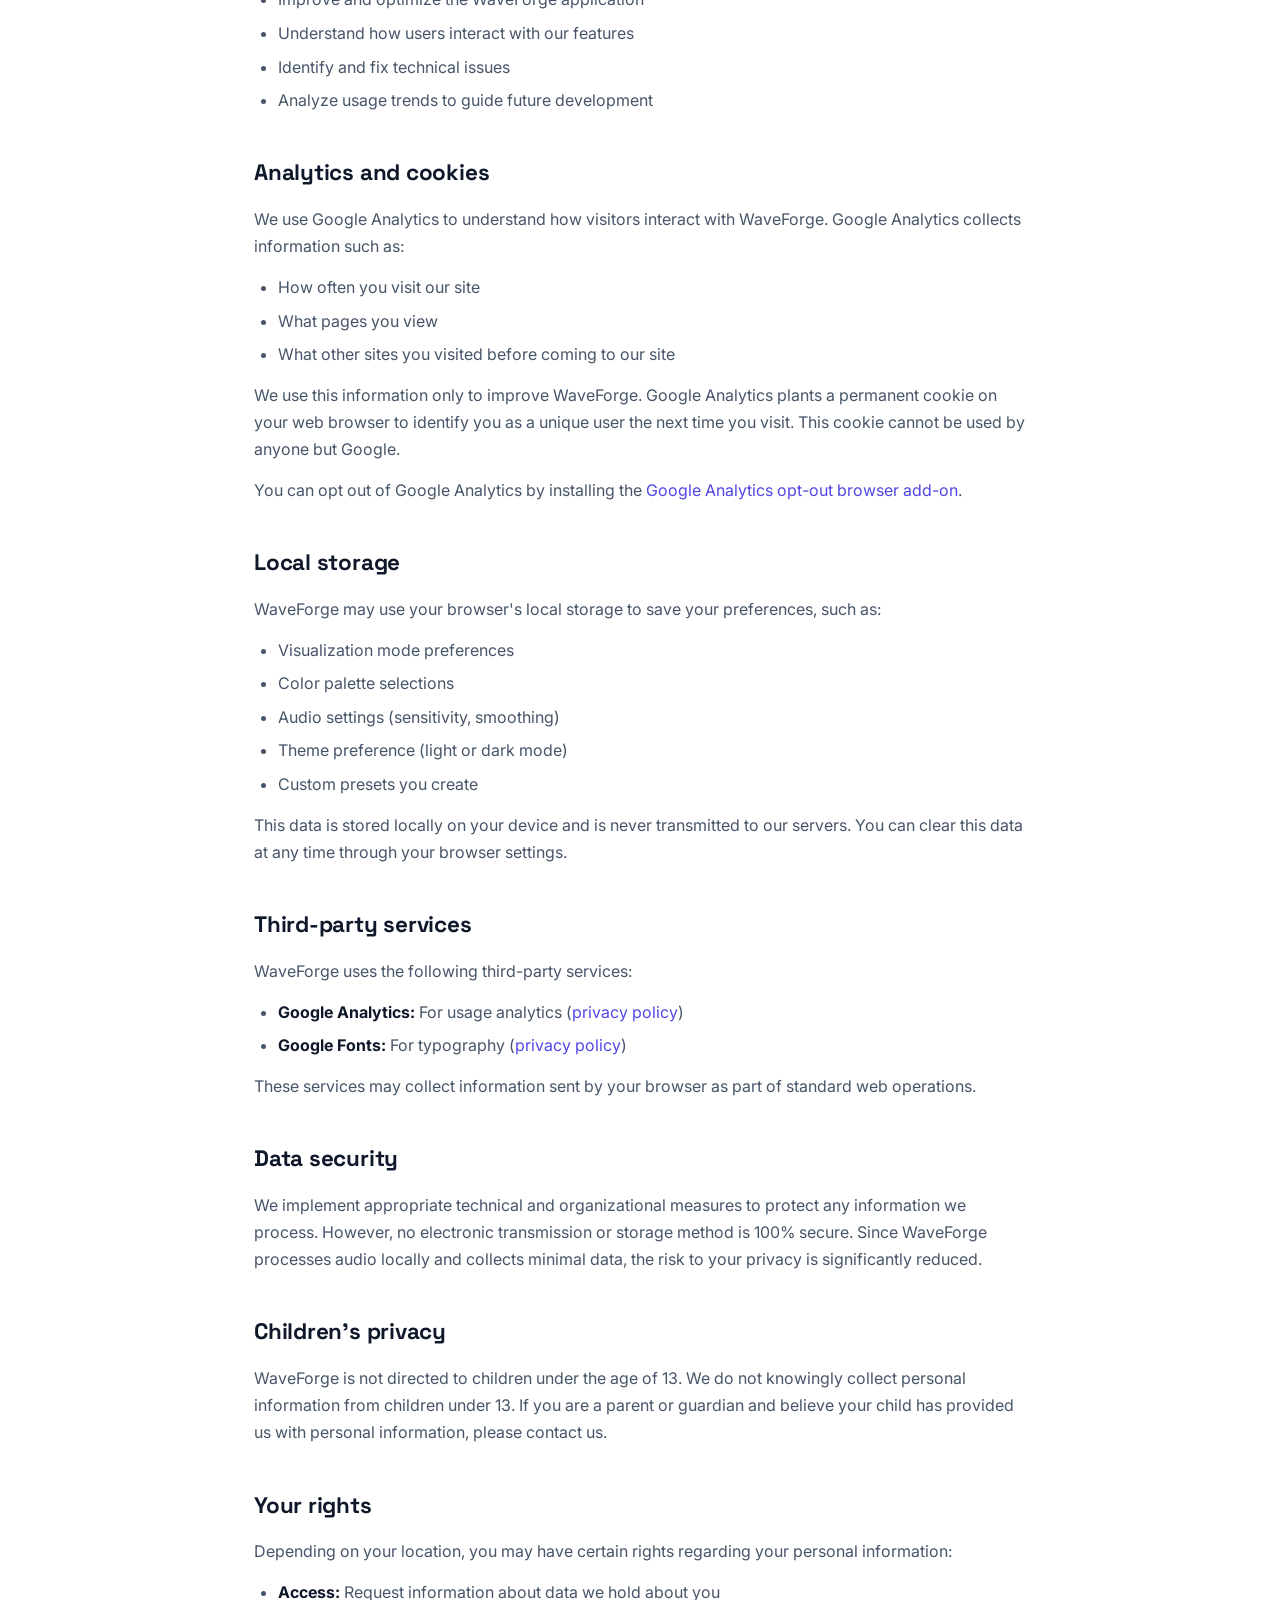
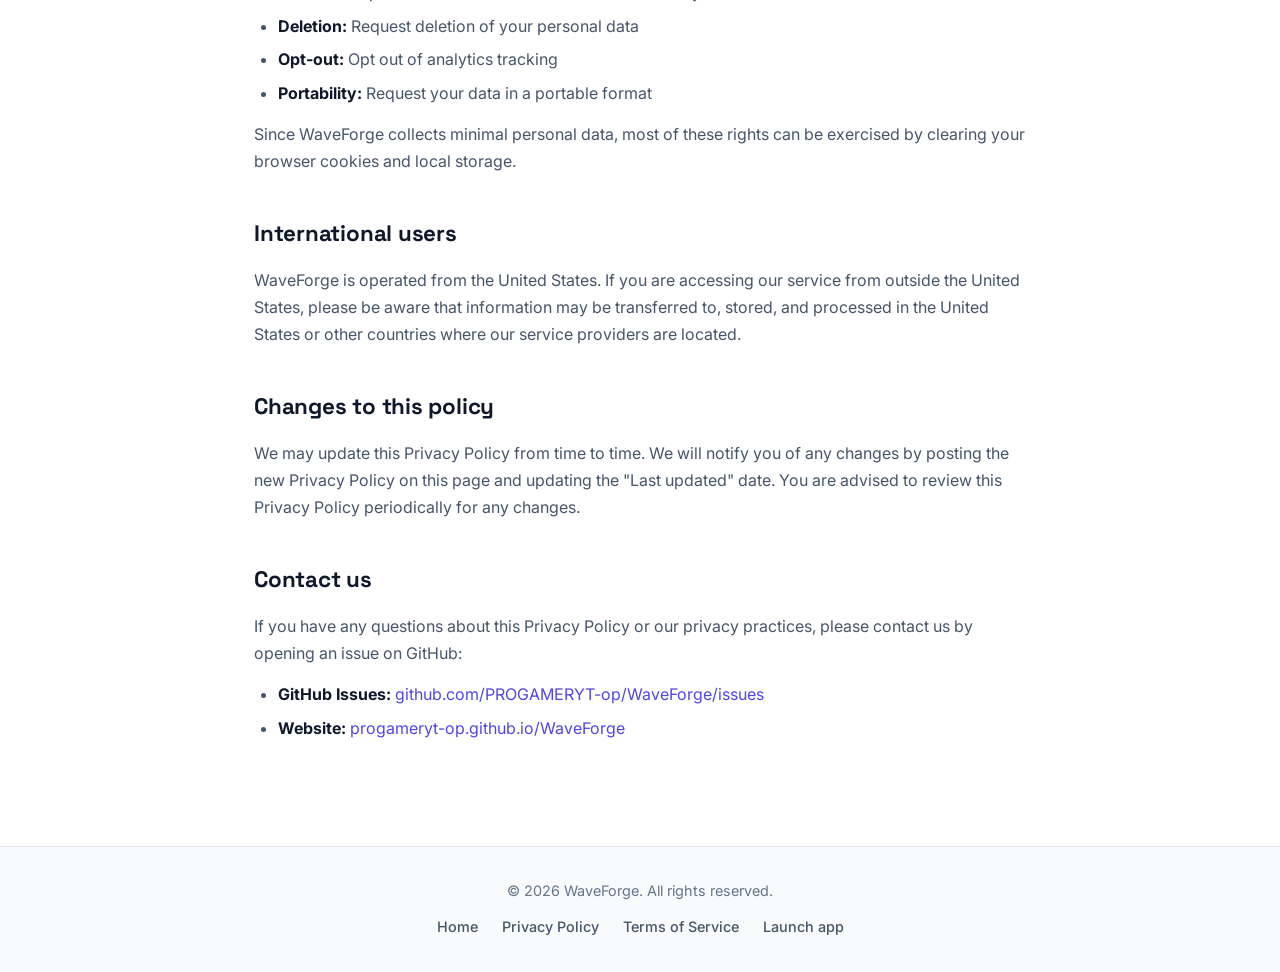
==== commit 7a55d143: "fix(v7.1): fix Phonk intro timing, 4K export scaling & glow, mobile H.264 negotiation & SW caching" ====
--- a/privacy.html
+++ b/privacy.html
@@ -37,7 +37,7 @@
     <meta property="og:description" content="How WaveForge handles your data and protects your privacy.">
     <meta property="og:site_name" content="WaveForge">
 
-    <link rel="icon" type="image/svg+xml" href="data:image/svg+xml,<svg xmlns='http://www.w3.org/2000/svg' viewBox='0 0 100 100'><text y='.9em' font-size='90'>🎵</text></svg>">
+    <link rel="icon" type="image/svg+xml" href="assets/img/favicon.svg">
 
     <link rel="preconnect" href="https://fonts.googleapis.com">
     <link rel="preconnect" href="https://fonts.gstatic.com" crossorigin>
@@ -65,23 +65,12 @@
 
     <header class="page-hero">
         <h1>Privacy Policy</h1>
-        <p class="meta">Last updated: December 1, 2024</p>
+        <p class="meta">Last updated: November 14, 2026</p>
     </header>
 
     <main>
-        <!-- AD BANNER SLOT: leaderboard 728×90 -->
-        <div class="ad-slot ad-banner" aria-label="Advertisement">
-            <script>
-                atOptions = {
-                    'key' : '6e949de951c462540634a8f7fc05c2a0',
-                    'format' : 'iframe',
-                    'height' : 90,
-                    'width' : 728,
-                    'params' : {}
-                };
-            </script>
-            <script src="https://constellationexclusion.com/6e949de951c462540634a8f7fc05c2a0/invoke.js"></script>
-        </div>
+        <!-- RESPONSIVE AD BANNER SLOT -->
+        <div class="ad-slot ad-banner" data-wf-ad="responsive" aria-label="Advertisement"></div>
 
         <section class="section">
             <h2>Introduction</h2>
@@ -217,6 +206,7 @@
         </div>
     </footer>
 
-    <script src="assets/js/legal.js"></script>
+    <script src="assets/js/ads.js?v=7.1.0"></script>
+    <script src="assets/js/legal.js?v=7.1.0"></script>
 </body>
 </html>
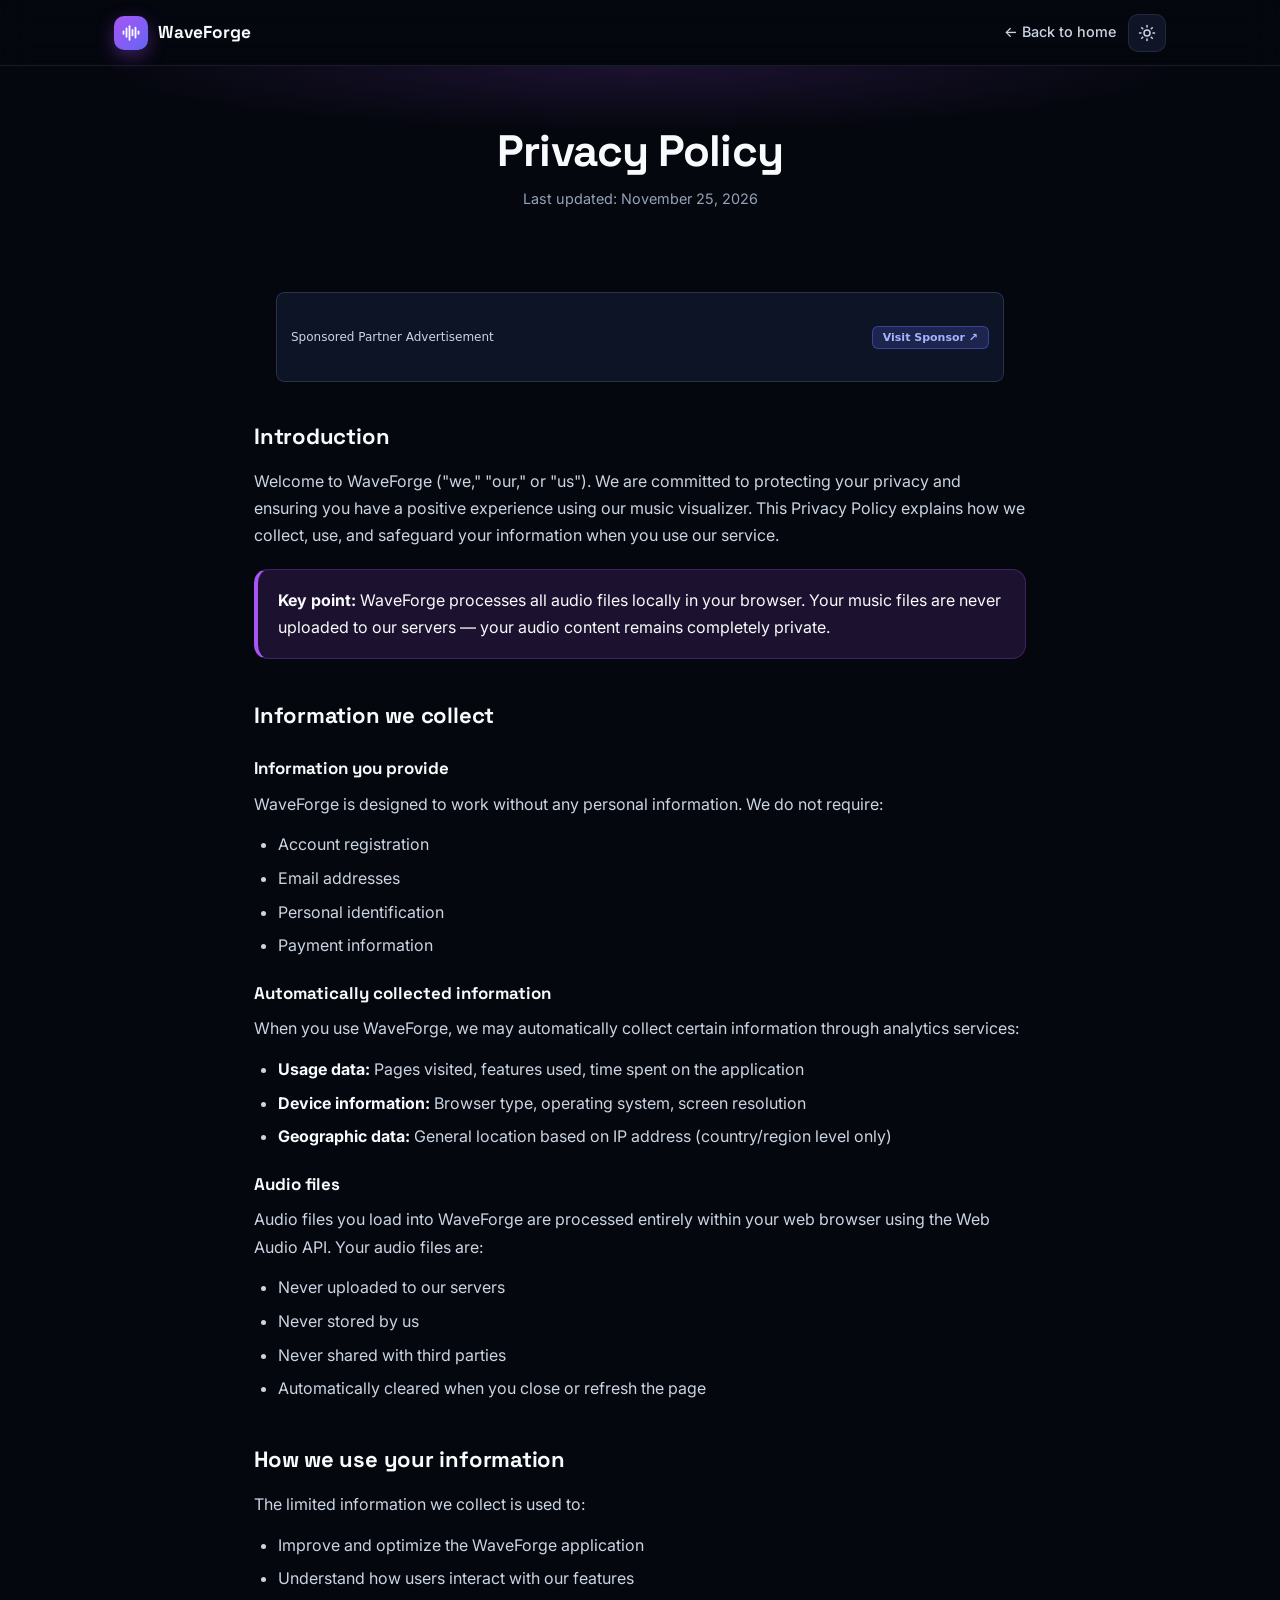
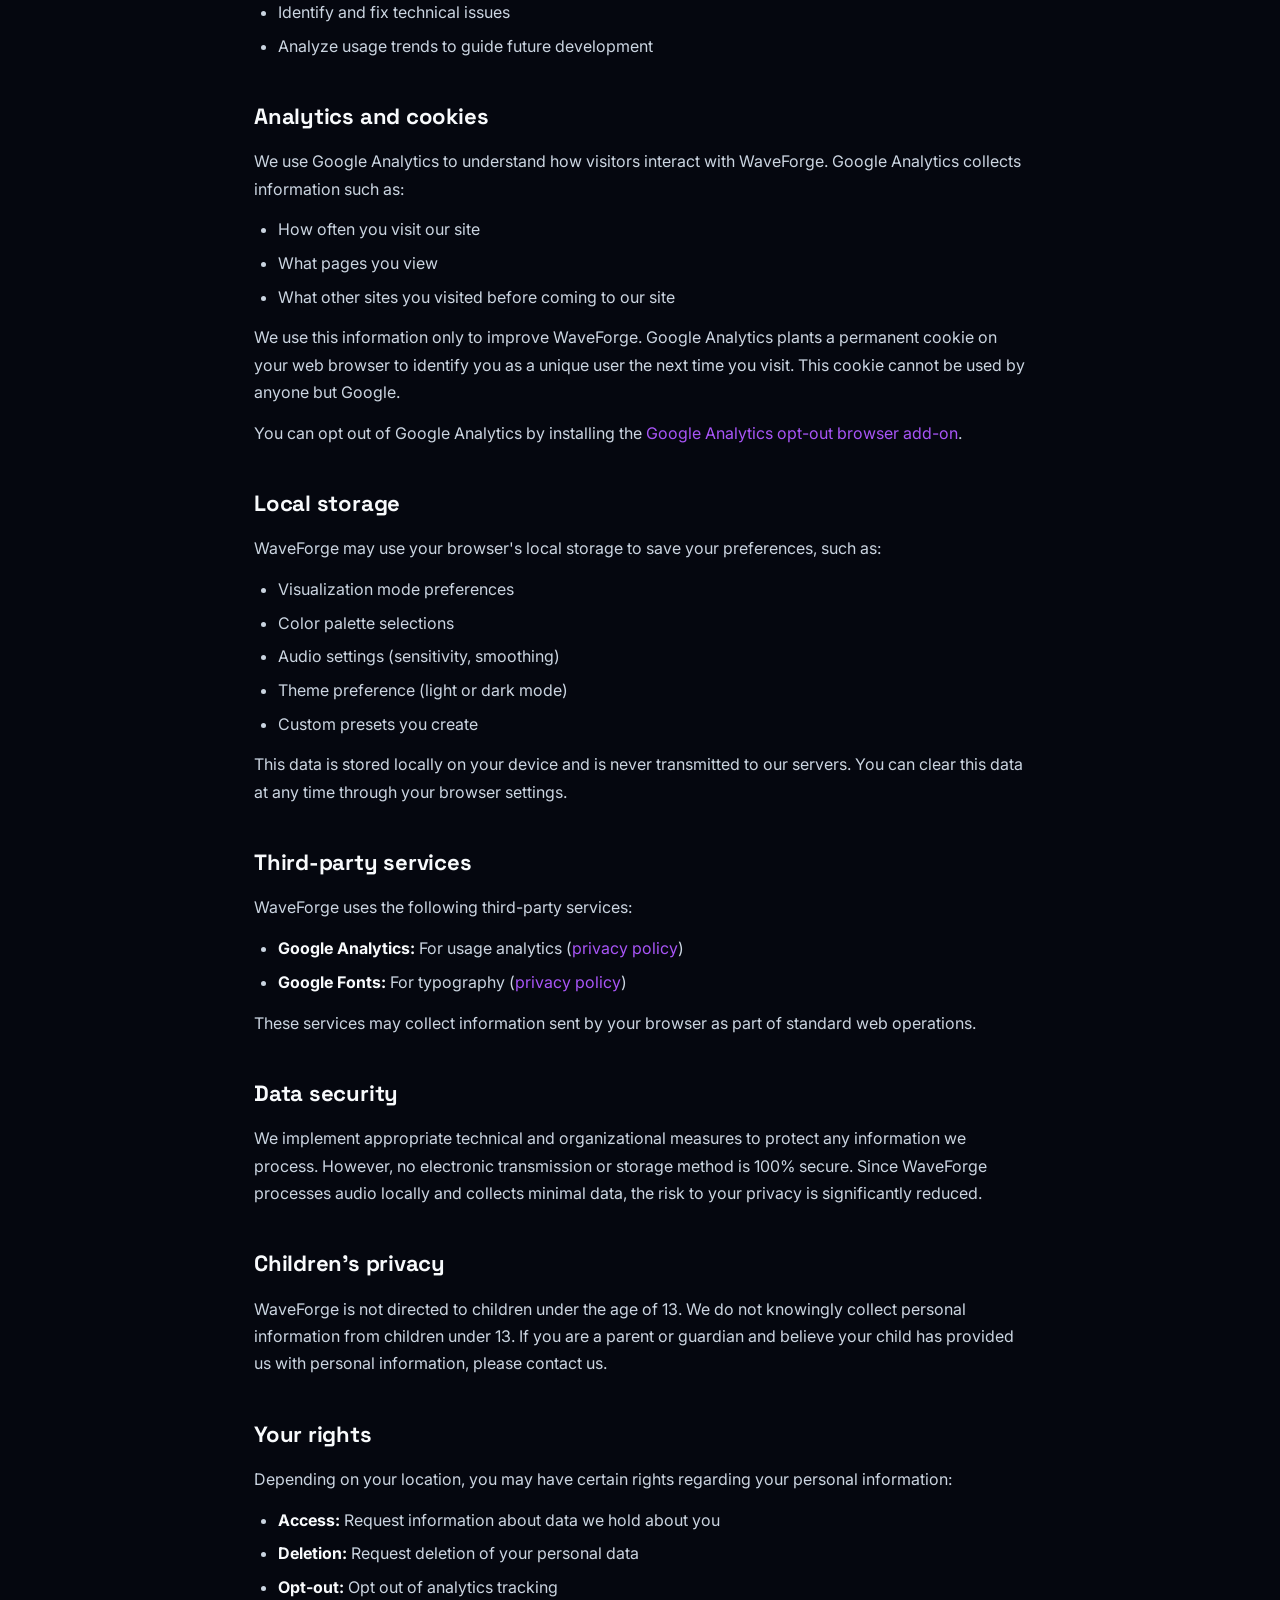
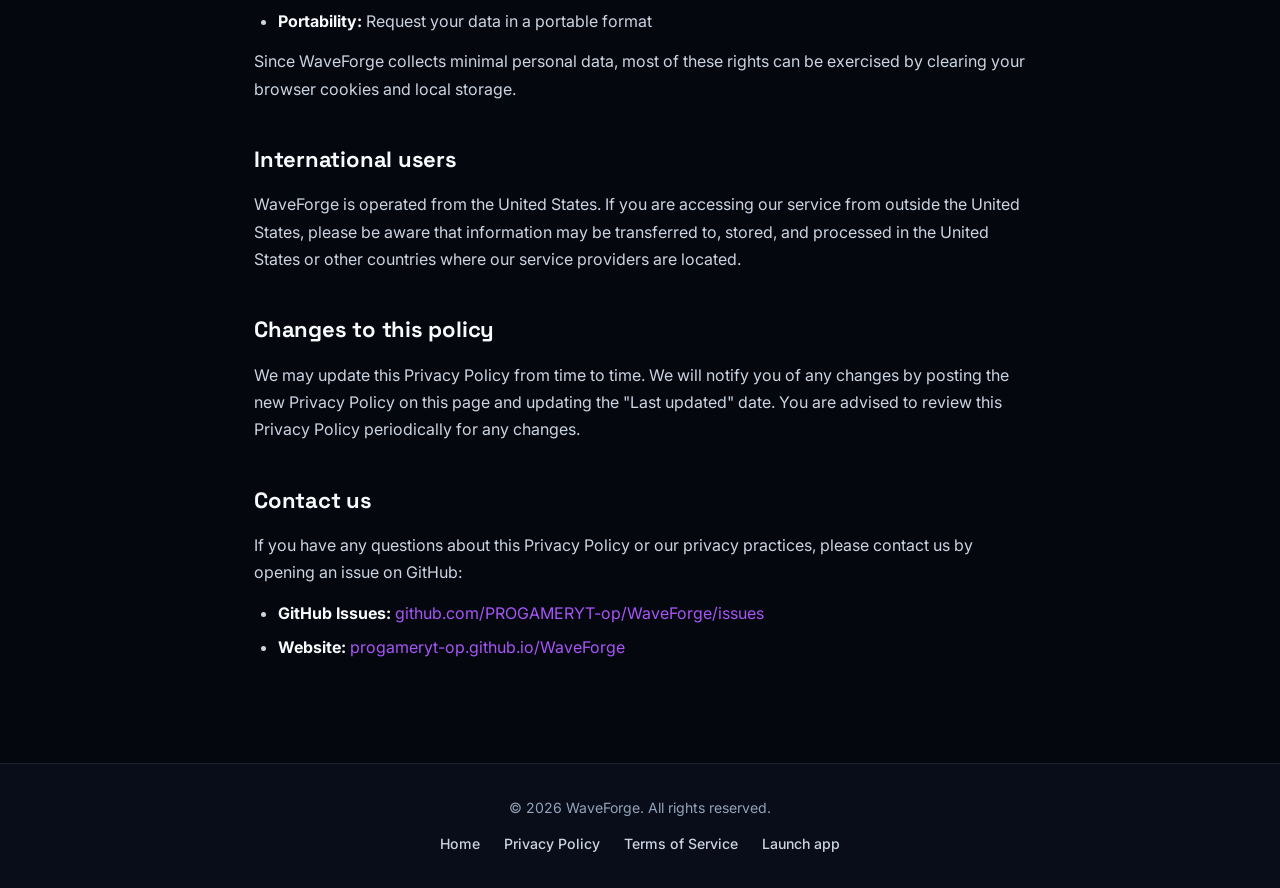
==== commit a58e542a: "v8.0: Fix UI/UX bugs and upgrade Studio, Landing & Legal pages" ====
--- a/privacy.html
+++ b/privacy.html
@@ -5,9 +5,8 @@
         (function () {
             try {
                 var stored = localStorage.getItem('wf-theme');
-                var prefersDark = window.matchMedia && window.matchMedia('(prefers-color-scheme: dark)').matches;
-                document.documentElement.setAttribute('data-theme', stored || (prefersDark ? 'dark' : 'light'));
-            } catch (e) { document.documentElement.setAttribute('data-theme', 'light'); }
+                document.documentElement.setAttribute('data-theme', stored || 'dark');
+            } catch (e) { document.documentElement.setAttribute('data-theme', 'dark'); }
         })();
     </script>
 
@@ -43,14 +42,14 @@
     <link rel="preconnect" href="https://fonts.gstatic.com" crossorigin>
     <link href="https://fonts.googleapis.com/css2?family=Inter:wght@400;500;600;700&family=Space+Grotesk:wght@500;600;700&display=swap" rel="stylesheet">
 
-    <link rel="stylesheet" href="assets/css/legal.css">
+    <link rel="stylesheet" href="assets/css/legal.css?v=8.0.0">
 
 </head>
 <body>
     <nav class="navbar" aria-label="Primary">
         <div class="nav-inner">
             <a href="index.html" class="logo">
-                <span class="logo-mark">🎵</span>
+                <span class="logo-mark" aria-hidden="true"><svg width="18" height="18" viewBox="0 0 24 24" fill="none" stroke="currentColor" stroke-width="2.4" stroke-linecap="round" stroke-linejoin="round"><path d="M2 10v3"/><path d="M6 6v11"/><path d="M10 3v18"/><path d="M14 8v7"/><path d="M18 5v13"/><path d="M22 10v3"/></svg></span>
                 <span>WaveForge</span>
             </a>
             <div class="nav-actions">
@@ -65,7 +64,7 @@
 
     <header class="page-hero">
         <h1>Privacy Policy</h1>
-        <p class="meta">Last updated: November 14, 2026</p>
+        <p class="meta">Last updated: November 25, 2026</p>
     </header>
 
     <main>
@@ -202,11 +201,16 @@
             <a href="index.html">Home</a>
             <a href="privacy.html">Privacy Policy</a>
             <a href="terms.html">Terms of Service</a>
-            <a href="visualizer.html">Launch app</a>
+            <a href="visualizer.html?v=8.0.0">Launch app</a>
         </div>
     </footer>
 
-    <script src="assets/js/ads.js?v=7.1.0"></script>
-    <script src="assets/js/legal.js?v=7.1.0"></script>
+
+    <button type="button" class="back-to-top" id="backToTop" aria-label="Back to top" title="Back to top">
+        <svg width="18" height="18" viewBox="0 0 24 24" fill="none" stroke="currentColor" stroke-width="2.4" stroke-linecap="round" stroke-linejoin="round" aria-hidden="true"><path d="m18 15-6-6-6 6"/></svg>
+    </button>
+
+    <script src="assets/js/ads.js?v=8.0.0"></script>
+    <script src="assets/js/legal.js?v=8.0.0"></script>
 </body>
 </html>
--- a/assets/css/legal.css
+++ b/assets/css/legal.css
@@ -1,243 +1,198 @@
 :root {
-            --bg:#ffffff; --bg-alt:#f8fafc; --surface:#ffffff; --surface-2:#f1f5f9;
-            --border:#e2e8f0; --border-strong:#cbd5e1;
-            --text:#0f172a; --text-muted:#475569; --text-subtle:#64748b;
-            --accent:#4f46e5; --accent-hover:#4338ca; --accent-soft:#eef2ff; --accent-2:#9333ea;
-            --warning-soft:#fef3c7; --warning:#d97706;
-            --danger-soft:#fee2e2; --danger:#dc2626;
-            --shadow-sm:0 1px 2px rgba(15,23,42,.04);
-            --shadow:0 4px 12px rgba(15,23,42,.06),0 1px 3px rgba(15,23,42,.04);
-            --gradient:linear-gradient(135deg,#4f46e5 0%,#9333ea 100%);
-            --radius:14px;
-            --radius-sm:10px;
-            --font:'Inter',-apple-system,BlinkMacSystemFont,'Segoe UI',sans-serif;
-            --font-display:'Space Grotesk','Inter',sans-serif;
-            --transition:0.2s cubic-bezier(.4,0,.2,1);
-        }
-        [data-theme="dark"] {
-            --bg:#0b1020; --bg-alt:#0f172a; --surface:#111827; --surface-2:#1e293b;
-            --border:#1f2937; --border-strong:#334155;
-            --text:#f8fafc; --text-muted:#cbd5e1; --text-subtle:#94a3b8;
-            --accent:#818cf8; --accent-hover:#a5b4fc; --accent-soft:rgba(129,140,248,.12); --accent-2:#c084fc;
-            --warning-soft:rgba(217,119,6,.15); --warning:#fbbf24;
-            --danger-soft:rgba(220,38,38,.15); --danger:#f87171;
-            --shadow-sm:0 1px 2px rgba(0,0,0,.3);
-            --shadow:0 4px 12px rgba(0,0,0,.35),0 1px 3px rgba(0,0,0,.2);
-            --gradient:linear-gradient(135deg,#818cf8 0%,#c084fc 100%);
-        }
-        * { margin:0; padding:0; box-sizing:border-box; }
-        html { scroll-behavior:smooth; }
-        body {
-            font-family:var(--font);
-            background:var(--bg);
-            color:var(--text);
-            line-height:1.7;
-            -webkit-font-smoothing:antialiased;
-            transition:background-color var(--transition),color var(--transition);
-        }
-        a { color:var(--accent); text-decoration:none; }
-        a:hover { color:var(--accent-hover); text-decoration:underline; }
+    --bg: #ffffff;
+    --bg-alt: #f8fafc;
+    --surface: #ffffff;
+    --surface-2: #f1f5f9;
+    --border: #e2e8f0;
+    --border-strong: #cbd5e1;
+    --text: #0f172a;
+    --text-muted: #475569;
+    --text-subtle: #64748b;
+    --accent: #7c3aed;
+    --accent-hover: #6d28d9;
+    --accent-soft: rgba(124, 58, 237, 0.09);
+    --accent-2: #4f46e5;
+    --warning-soft: #fef3c7;
+    --warning: #d97706;
+    --danger-soft: #fee2e2;
+    --danger: #dc2626;
+    --shadow-sm: 0 2px 10px rgba(15, 23, 42, 0.05);
+    --shadow: 0 6px 20px rgba(15, 23, 42, 0.08);
+    --gradient: linear-gradient(135deg, #a855f7 0%, #6366f1 100%);
+    --radius: 14px;
+    --radius-sm: 10px;
+    --font: 'Inter', -apple-system, BlinkMacSystemFont, 'Segoe UI', sans-serif;
+    --font-display: 'Space Grotesk', 'Inter', sans-serif;
+    --transition: 0.2s cubic-bezier(.4, 0, .2, 1);
+    --focus-ring: 0 0 0 3px rgba(168, 85, 247, 0.45);
+}
 
-        .navbar {
-            position:sticky; top:0; z-index:100;
-            background:color-mix(in srgb,var(--bg) 88%,transparent);
-            -webkit-backdrop-filter:saturate(180%) blur(14px);
-            backdrop-filter:saturate(180%) blur(14px);
-            border-bottom:1px solid var(--border);
-        }
-        .nav-inner {
-            max-width:1100px; margin:0 auto;
-            padding:0.85rem 1.5rem;
-            display:flex; justify-content:space-between; align-items:center;
-            gap:1rem;
-        }
-        .logo {
-            display:flex; align-items:center; gap:0.6rem;
-            font-weight:700; font-family:var(--font-display);
-            color:var(--text); text-decoration:none;
-        }
-        .logo:hover { text-decoration:none; }
-        .logo-mark {
-            width:34px; height:34px; border-radius:9px;
-            background:var(--gradient); color:#fff;
-            display:grid; place-items:center; font-size:1rem;
-            box-shadow:var(--shadow);
-        }
-        .nav-actions { display:flex; align-items:center; gap:0.5rem; }
-        .icon-btn {
-            width:38px; height:38px; border-radius:9px;
-            border:1px solid var(--border); background:var(--surface);
-            color:var(--text-muted); cursor:pointer;
-            display:grid; place-items:center;
-            transition:all var(--transition);
-        }
-        .icon-btn:hover { color:var(--text); background:var(--surface-2); border-color:var(--border-strong); }
-        .icon-btn svg { width:18px; height:18px; }
-        .theme-toggle .sun { display:none; }
-        .theme-toggle .moon { display:block; }
-        [data-theme="dark"] .theme-toggle .sun { display:block; }
-        [data-theme="dark"] .theme-toggle .moon { display:none; }
-        .back-link {
-            color:var(--text-muted);
-            font-size:0.92rem;
-            font-weight:500;
-            text-decoration:none;
-            display:inline-flex; align-items:center; gap:0.4rem;
-        }
-        .back-link:hover { color:var(--text); text-decoration:none; }
+[data-theme="dark"] {
+    --bg: #05070f;
+    --bg-alt: #090d1a;
+    --surface: #0f1526;
+    --surface-2: #172038;
+    --border: rgba(148, 163, 184, 0.14);
+    --border-strong: rgba(148, 163, 184, 0.28);
+    --text: #f8fafc;
+    --text-muted: #cbd5e1;
+    --text-subtle: #94a3b8;
+    --accent: #a855f7;
+    --accent-hover: #c084fc;
+    --accent-soft: rgba(168, 85, 247, 0.14);
+    --accent-2: #6366f1;
+    --warning-soft: rgba(217, 119, 6, 0.15);
+    --warning: #fbbf24;
+    --danger-soft: rgba(220, 38, 38, 0.15);
+    --danger: #f87171;
+    --shadow-sm: 0 2px 10px rgba(0, 0, 0, 0.3);
+    --shadow: 0 8px 24px rgba(0, 0, 0, 0.4);
+    --gradient: linear-gradient(135deg, #a855f7 0%, #6366f1 100%);
+}
 
-        .page-hero {
-            text-align:center;
-            padding:4rem 1.5rem 2.5rem;
-            background:radial-gradient(ellipse 60% 50% at 50% 0%,var(--accent-soft) 0%,transparent 70%);
-        }
-        .page-hero h1 {
-            font-family:var(--font-display);
-            font-size:clamp(2rem,4vw,2.75rem);
-            line-height:1.15;
-            letter-spacing:-0.02em;
-            margin-bottom:0.75rem;
-        }
-        .page-hero .meta {
-            color:var(--text-subtle);
-            font-size:0.9rem;
-        }
+* { margin: 0; padding: 0; box-sizing: border-box; }
+html { scroll-behavior: smooth; }
+body {
+    font-family: var(--font);
+    background: var(--bg);
+    color: var(--text);
+    line-height: 1.7;
+    -webkit-font-smoothing: antialiased;
+    transition: background-color var(--transition), color var(--transition);
+}
+a { color: var(--accent); text-decoration: none; }
+a:hover { color: var(--accent-hover); text-decoration: underline; }
+a:focus-visible, button:focus-visible { outline: none; box-shadow: var(--focus-ring); }
 
-        main {
-            max-width:780px;
-            margin:0 auto;
-            padding:2rem 1.5rem 4rem;
-        }
-        .section {
-            margin-bottom:2.5rem;
-        }
-        .section h2 {
-            font-family:var(--font-display);
-            font-size:1.4rem;
-            margin-bottom:0.85rem;
-            color:var(--text);
-            letter-spacing:-0.01em;
-        }
-        .section h3 {
-            font-family:var(--font-display);
-            font-size:1.08rem;
-            margin:1.25rem 0 0.55rem;
-            color:var(--text);
-        }
-        .section p {
-            color:var(--text-muted);
-            margin-bottom:0.85rem;
-        }
-        .section ul {
-            color:var(--text-muted);
-            padding-left:1.5rem;
-            margin-bottom:0.85rem;
-        }
-        .section ul li { margin-bottom:0.4rem; }
-        .section ul li strong { color:var(--text); }
+.navbar {
+    position: sticky; top: 0; z-index: 100;
+    background: color-mix(in srgb, var(--bg) 86%, transparent);
+    -webkit-backdrop-filter: saturate(180%) blur(16px);
+    backdrop-filter: saturate(180%) blur(16px);
+    border-bottom: 1px solid var(--border);
+}
+.nav-inner {
+    max-width: 1100px; margin: 0 auto; padding: 0.85rem 1.5rem;
+    display: flex; justify-content: space-between; align-items: center; gap: 1rem;
+}
+.logo {
+    display: inline-flex; align-items: center; gap: 0.6rem;
+    font-weight: 700; font-family: var(--font-display); font-size: 1.08rem;
+    color: var(--text); text-decoration: none;
+}
+.logo:hover { text-decoration: none; }
+.logo-mark {
+    width: 34px; height: 34px; border-radius: 10px;
+    background: var(--gradient); color: #fff;
+    display: inline-flex; align-items: center; justify-content: center;
+    box-shadow: 0 6px 18px rgba(168, 85, 247, 0.35);
+}
+.nav-actions { display: flex; align-items: center; gap: 0.75rem; }
+.icon-btn {
+    width: 38px; height: 38px; border-radius: 10px;
+    border: 1px solid var(--border); background: var(--surface);
+    color: var(--text-muted); cursor: pointer;
+    display: inline-flex; align-items: center; justify-content: center;
+    transition: all var(--transition);
+}
+.icon-btn:hover { color: var(--text); background: var(--surface-2); border-color: var(--border-strong); }
+.icon-btn svg { width: 18px; height: 18px; }
+.theme-toggle .sun { display: none; }
+.theme-toggle .moon { display: block; }
+[data-theme="dark"] .theme-toggle .sun { display: block; }
+[data-theme="dark"] .theme-toggle .moon { display: none; }
 
-        .callout {
-            background:var(--accent-soft);
-            border:1px solid color-mix(in srgb,var(--accent) 25%,transparent);
-            border-left:4px solid var(--accent);
-            border-radius:var(--radius);
-            padding:1.1rem 1.25rem;
-            margin:1.25rem 0;
-        }
-        .callout p { color:var(--text); margin:0; }
+.back-link {
+    color: var(--text-muted); font-size: 0.9rem; font-weight: 500;
+    text-decoration: none; display: inline-flex; align-items: center; gap: 0.4rem;
+    transition: color var(--transition);
+}
+.back-link:hover { color: var(--text); text-decoration: none; }
 
-        .footer {
-            border-top:1px solid var(--border);
-            background:var(--bg-alt);
-            padding:2rem 1.5rem;
-            text-align:center;
-            color:var(--text-subtle);
-            font-size:0.9rem;
-        }
-        .footer-links {
-            display:flex; gap:1.5rem;
-            justify-content:center;
-            margin-top:0.75rem;
-            flex-wrap:wrap;
-        }
-        .footer-links a {
-            color:var(--text-muted);
-            text-decoration:none;
-            font-weight:500;
-        }
-        .footer-links a:hover { color:var(--accent); text-decoration:none; }
+.page-hero {
+    text-align: center; padding: 3.75rem 1.5rem 2.25rem;
+    background: radial-gradient(ellipse 60% 50% at 50% 0%, var(--accent-soft) 0%, transparent 70%);
+}
+.page-hero h1 {
+    font-family: var(--font-display); font-size: clamp(1.9rem, 4vw, 2.75rem);
+    line-height: 1.15; letter-spacing: -0.02em; margin-bottom: 0.65rem;
+}
+.page-hero .meta { color: var(--text-subtle); font-size: 0.9rem; }
 
-        @media (max-width:560px) {
-            .page-hero h1 { font-size:1.75rem; }
-            .section h2 { font-size:1.2rem; }
-        }
+main { max-width: 820px; margin: 0 auto; padding: 1.75rem 1.5rem 4rem; }
 
-        /* ---------- Ad slots ---------- */
-        .ad-slot {
-            display:flex;
-            align-items:center;
-            justify-content:center;
-            margin:0 auto;
-        }
-        .ad-banner {
-            max-width:760px;
-            padding:8px;
-            margin:1rem auto 2rem;
-        }
+.acceptance {
+    padding: 1.2rem 1.4rem; margin-bottom: 1.5rem;
+    background: var(--accent-soft);
+    border: 1px solid color-mix(in srgb, var(--accent) 25%, transparent);
+    border-left: 4px solid var(--accent); border-radius: var(--radius);
+}
+.acceptance p { color: var(--text); margin: 0; }
+.intro { color: var(--text-muted); margin-bottom: 1.8rem; }
 
-        /* ---------- terms.html extras ---------- */
-        main { max-width:820px; margin:0 auto; padding:2rem 1.5rem 4rem; }
-        .acceptance {
-            padding:1.25rem 1.5rem;
-            margin-bottom:1.5rem;
-            background:var(--accent-soft);
-            border:1px solid color-mix(in srgb,var(--accent) 25%,transparent);
-            border-left:4px solid var(--accent);
-            border-radius:var(--radius);
-        }
-        .acceptance p { color:var(--text); }
-        .intro { color:var(--text-muted); margin-bottom:2rem; }
-        .toc {
-            background:var(--surface);
-            border:1px solid var(--border);
-            border-radius:var(--radius);
-            padding:1.5rem;
-            margin-bottom:2.5rem;
-        }
-        .toc h3 {
-            font-size:0.78rem;
-            text-transform:uppercase;
-            letter-spacing:0.08em;
-            margin-bottom:1rem;
-            font-weight:600;
-            color:var(--text-muted);
-        }
-        .toc ol {
-            columns:2;
-            column-gap:1.5rem;
-            padding-left:1.25rem;
-        }
-        .toc ol li { margin-bottom:0.4rem; break-inside:avoid; }
-        .toc ol li a { color:var(--text-muted); font-size:0.93rem; text-decoration:none; }
-        .toc ol li a:hover { color:var(--accent); }
-        @media (max-width:640px) { .toc ol { columns:1; } }
-        .section { margin-bottom:2.5rem; scroll-margin-top:80px; }
-        .section h2 { display:flex; align-items:center; gap:0.75rem; }
-        .section .num {
-            display:inline-grid;
-            place-items:center;
-            width:28px;
-            height:28px;
-            border-radius:8px;
-            background:var(--gradient);
-            color:#fff;
-            font-size:0.85rem;
-            font-weight:700;
-            flex-shrink:0;
-        }
-        .section p { color:var(--text-muted); margin-bottom:0.85rem; }
-        .section ul, .section ol { color:var(--text-muted); padding-left:1.5rem; margin-bottom:0.85rem; }
-        .section li { margin-bottom:0.4rem; }
-        .section li strong { color:var(--text); }
-        .callout.warning { background:var(--warning-soft); border-left-color:var(--warning); }
-        .callout.danger  { background:var(--danger-soft);  border-left-color:var(--danger);  }+.toc {
+    background: var(--surface); border: 1px solid var(--border);
+    border-radius: var(--radius); padding: 1.4rem 1.5rem; margin-bottom: 2.25rem;
+}
+.toc h3 {
+    font-size: 0.76rem; text-transform: uppercase; letter-spacing: 0.08em;
+    margin-bottom: 0.9rem; font-weight: 600; color: var(--text-subtle);
+}
+.toc ol { columns: 2; column-gap: 1.5rem; padding-left: 1.25rem; }
+.toc ol li { margin-bottom: 0.4rem; break-inside: avoid; }
+.toc ol li a { color: var(--text-muted); font-size: 0.92rem; text-decoration: none; transition: color var(--transition); }
+.toc ol li a:hover { color: var(--accent); text-decoration: underline; }
+
+.section { margin-bottom: 2.4rem; scroll-margin-top: 84px; }
+.section h2 {
+    font-family: var(--font-display); font-size: 1.38rem; margin-bottom: 0.8rem;
+    color: var(--text); letter-spacing: -0.01em; display: flex; align-items: center; gap: 0.7rem;
+}
+.section .num {
+    display: inline-grid; place-items: center; width: 28px; height: 28px; border-radius: 8px;
+    background: var(--gradient); color: #fff; font-size: 0.82rem; font-weight: 700; flex-shrink: 0;
+}
+.section h3 { font-family: var(--font-display); font-size: 1.06rem; margin: 1.2rem 0 0.5rem; color: var(--text); }
+.section p { color: var(--text-muted); margin-bottom: 0.85rem; }
+.section ul, .section ol { color: var(--text-muted); padding-left: 1.5rem; margin-bottom: 0.85rem; }
+.section li { margin-bottom: 0.4rem; }
+.section li strong { color: var(--text); }
+
+.callout {
+    background: var(--accent-soft);
+    border: 1px solid color-mix(in srgb, var(--accent) 25%, transparent);
+    border-left: 4px solid var(--accent); border-radius: var(--radius);
+    padding: 1.05rem 1.25rem; margin: 1.2rem 0;
+}
+.callout p { color: var(--text); margin: 0; }
+.callout.warning { background: var(--warning-soft); border-color: color-mix(in srgb, var(--warning) 30%, transparent); border-left-color: var(--warning); }
+.callout.danger { background: var(--danger-soft); border-color: color-mix(in srgb, var(--danger) 30%, transparent); border-left-color: var(--danger); }
+
+.ad-slot { display: flex; align-items: center; justify-content: center; margin: 0 auto; }
+.ad-banner { max-width: 760px; padding: 8px; margin: 0.5rem auto 1.75rem; }
+
+.footer {
+    border-top: 1px solid var(--border); background: var(--bg-alt);
+    padding: 2rem 1.5rem; text-align: center; color: var(--text-subtle); font-size: 0.88rem;
+}
+.footer-links { display: flex; gap: 1.5rem; justify-content: center; margin-top: 0.75rem; flex-wrap: wrap; }
+.footer-links a { color: var(--text-muted); text-decoration: none; font-weight: 500; }
+.footer-links a:hover { color: var(--accent); text-decoration: none; }
+
+.back-to-top {
+    position: fixed; right: 20px; bottom: 20px; z-index: 60;
+    width: 40px; height: 40px; border-radius: 10px;
+    background: var(--surface); border: 1px solid var(--border-strong); color: var(--text);
+    display: inline-flex; align-items: center; justify-content: center; cursor: pointer;
+    box-shadow: var(--shadow-sm); opacity: 0; transform: translateY(12px); pointer-events: none;
+    transition: all 0.22s ease;
+}
+.back-to-top.visible { opacity: 1; transform: translateY(0); pointer-events: auto; }
+.back-to-top:hover { border-color: var(--accent); color: var(--accent); }
+
+@media (max-width: 640px) {
+    .toc ol { columns: 1; }
+    .page-hero h1 { font-size: 1.75rem; }
+    .section h2 { font-size: 1.2rem; }
+    .nav-inner { padding: 0.75rem 1rem; }
+}
